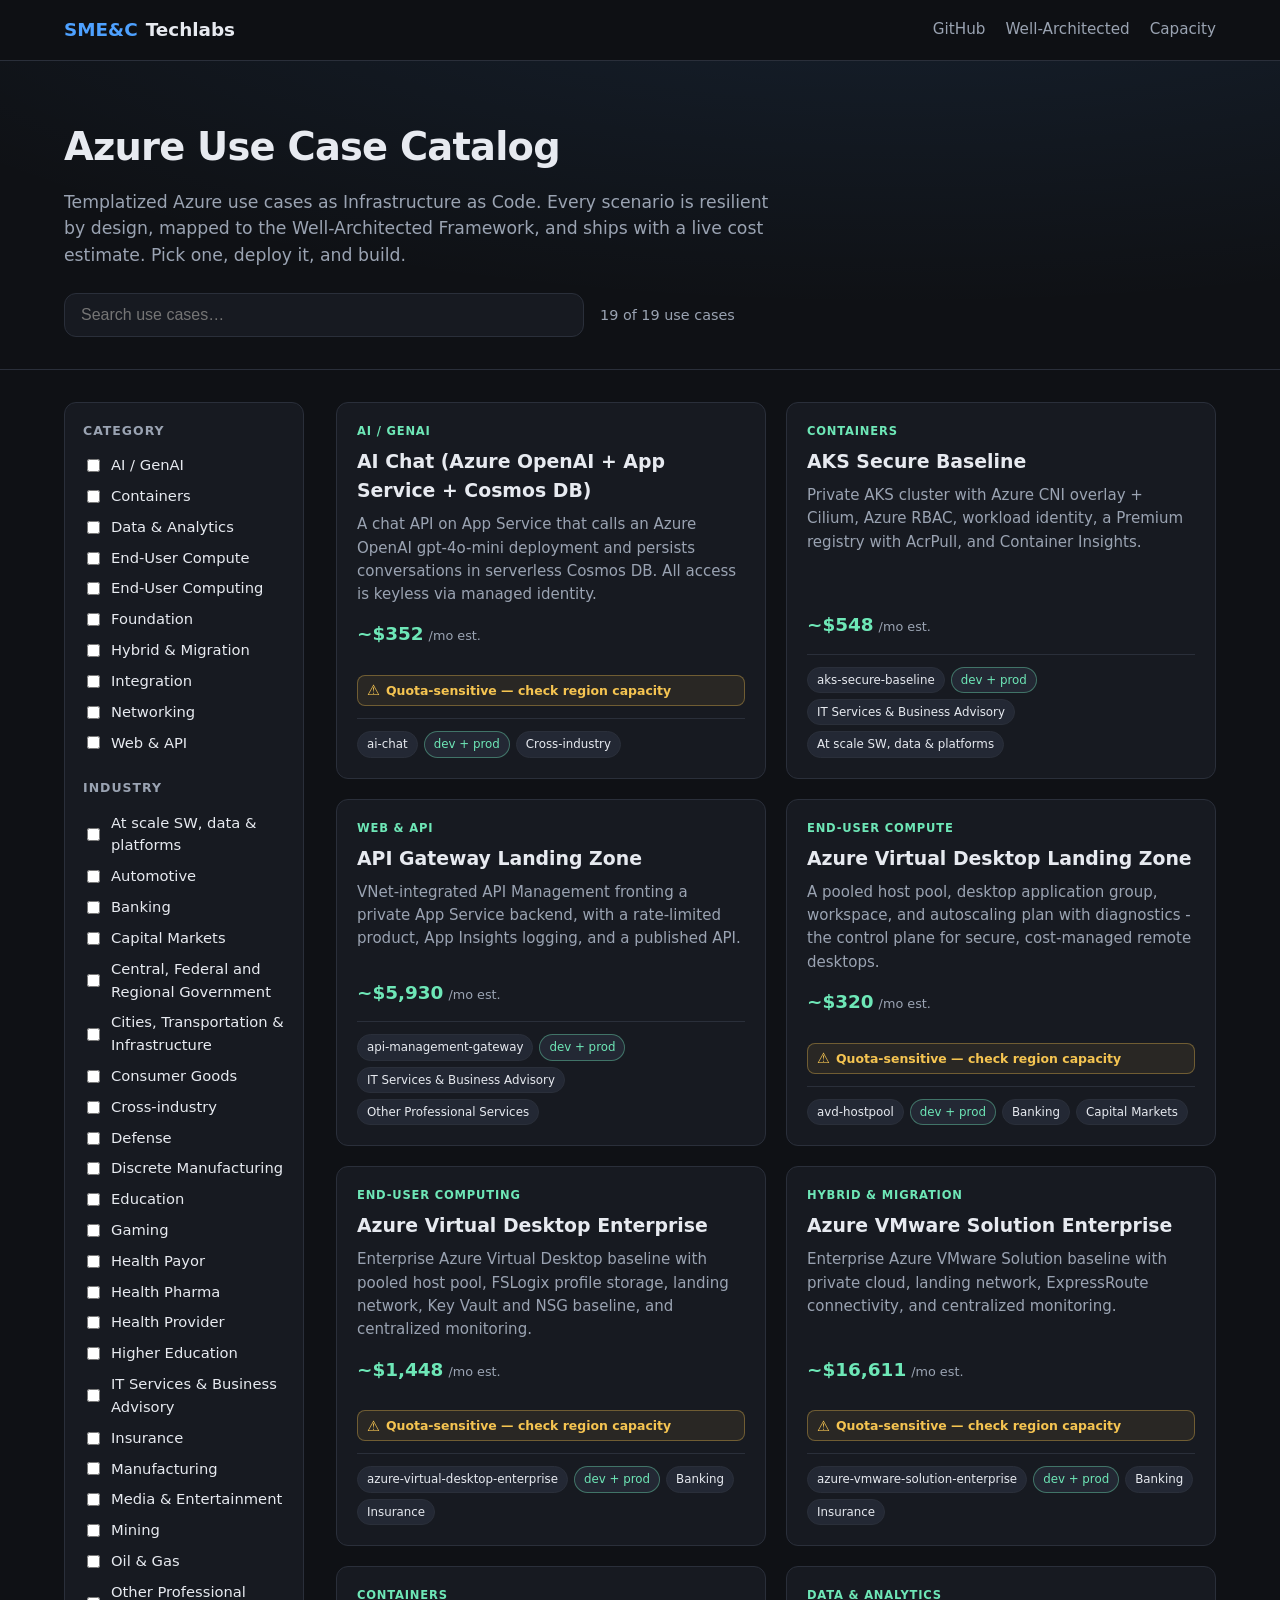
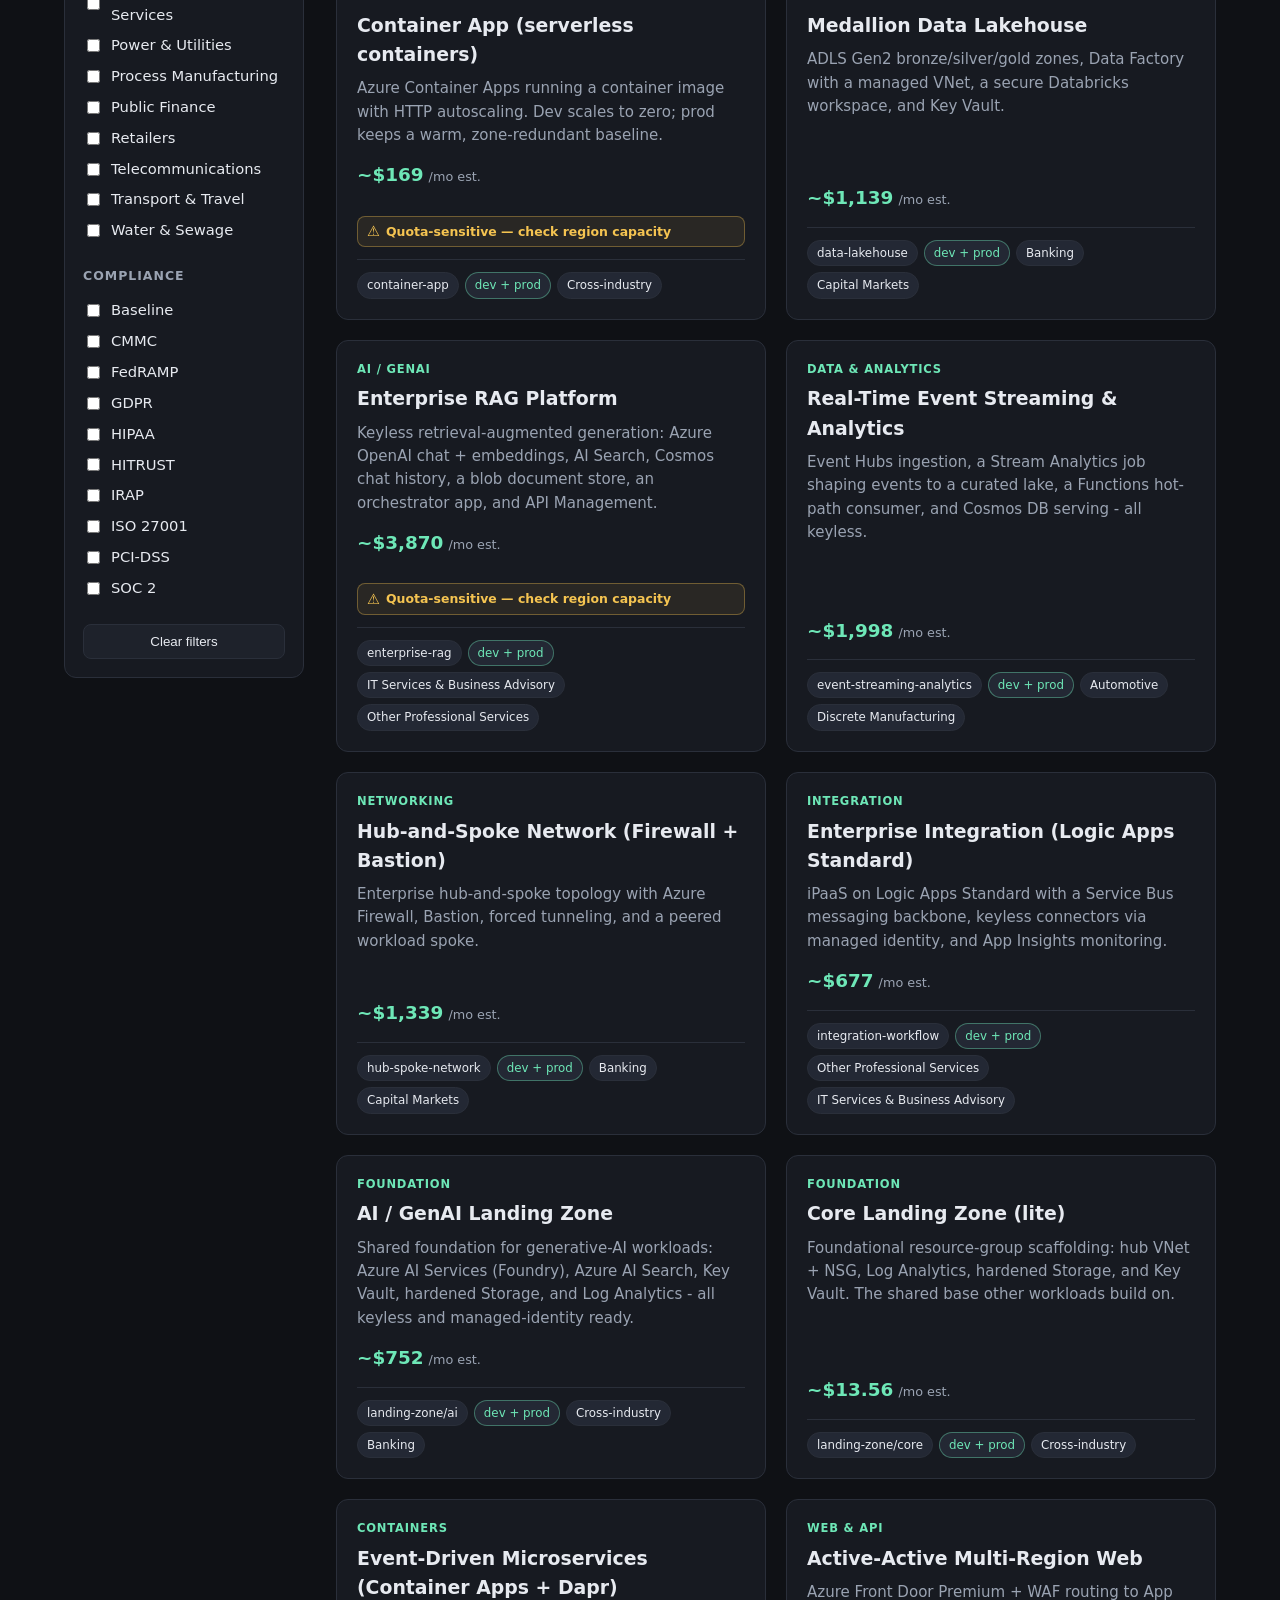
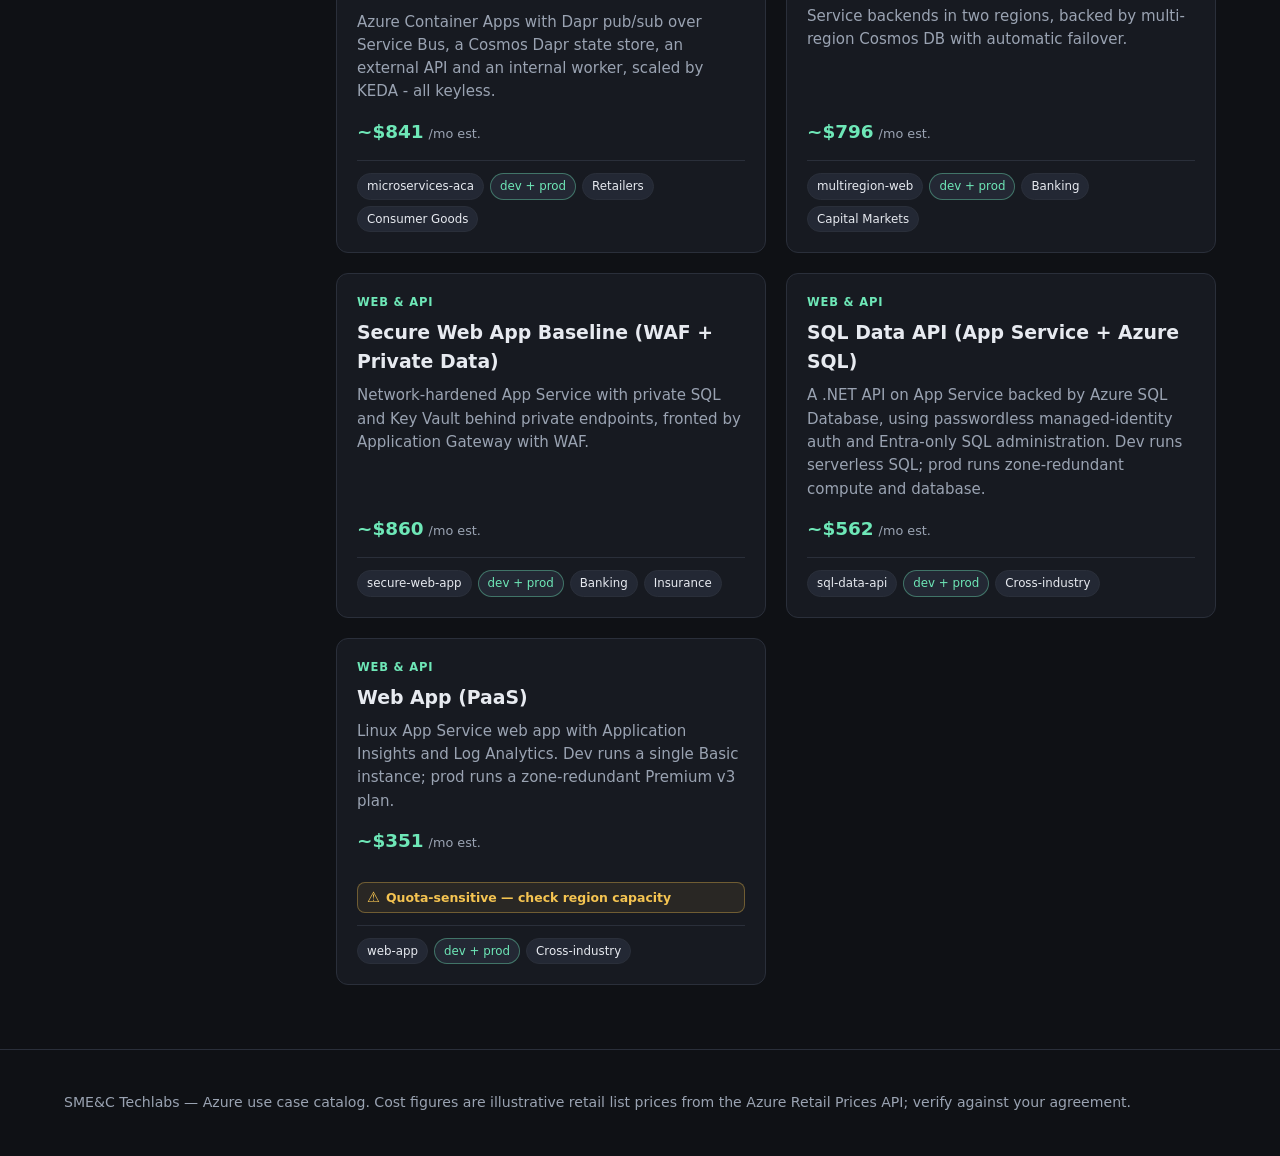
==== site/index.html @ d6ae6ed4 "feat(gallery): full-screen use-case modal with Azure-icon architecture diagram - Use-case detail mod" ====
<!DOCTYPE html>
<html lang="en">

<head>
  <meta charset="UTF-8" />
  <meta name="viewport" content="width=device-width, initial-scale=1.0" />
  <title>SME&amp;C Techlabs — Azure Use Case Catalog</title>
  <meta name="description"
    content="Templatized Azure use cases as Infrastructure as Code — resilient, Well-Architected, with built-in cost estimation." />
  <link rel="stylesheet" href="assets/styles.css" />
</head>

<body>
  <header class="site-header">
    <div class="wrap">
      <div class="brand">
        <span class="brand-mark">SME&amp;C</span>
        <span class="brand-name">Techlabs</span>
      </div>
      <nav class="header-links">
        <a href="https://github.com/mcaps-microsoft/TechLabs" target="_blank" rel="noopener">GitHub</a>
        <a href="https://learn.microsoft.com/azure/well-architected/" target="_blank" rel="noopener">Well-Architected</a>
        <button id="nav-capacity" class="header-link-btn" type="button">Capacity</button>
        <div id="user-menu" class="user-menu" hidden>
          <button id="user-button" class="user-button" type="button" aria-haspopup="true"
            aria-expanded="false" aria-label="Account">
            <span id="user-avatar" class="user-avatar" aria-hidden="true"></span>
            <span id="user-name" class="user-name"></span>
            <svg class="user-caret" width="12" height="12" viewBox="0 0 12 12" aria-hidden="true">
              <path d="M2 4l4 4 4-4" fill="none" stroke="currentColor" stroke-width="1.5"
                stroke-linecap="round" stroke-linejoin="round" />
            </svg>
          </button>
          <div id="user-dropdown" class="user-dropdown" role="menu" hidden>
            <div class="user-card">
              <span id="user-avatar-lg" class="user-avatar user-avatar-lg" aria-hidden="true"></span>
              <div class="user-card-text">
                <div id="user-card-name" class="user-card-name"></div>
                <div id="user-card-upn" class="user-card-upn"></div>
              </div>
            </div>
            <button id="menu-deployments" class="menu-item" type="button" role="menuitem">
              My deployments
            </button>
            <button id="nav-admin" class="menu-item" type="button" role="menuitem" hidden>
              Admin
            </button>
            <button id="signout-button" class="signout-button" type="button" role="menuitem">
              Sign out
            </button>
          </div>
        </div>
      </nav>
    </div>
  </header>

  <section class="hero">
    <div class="wrap">
      <h1>Azure Use Case Catalog</h1>
      <p class="lede">
        Templatized Azure use cases as Infrastructure as Code. Every scenario is
        resilient by design, mapped to the Well-Architected Framework, and ships
        with a live cost estimate. Pick one, deploy it, and build.
      </p>
      <div class="hero-actions">
        <input id="search" type="search" placeholder="Search use cases…" aria-label="Search use cases" />
        <span id="result-count" class="result-count"></span>
      </div>
    </div>
  </section>

  <main class="wrap layout">
    <aside class="filters" aria-label="Filters">
      <div class="filter-group">
        <h3>Category</h3>
        <div id="filter-category" class="filter-options"></div>
      </div>
      <div class="filter-group">
        <h3>Industry</h3>
        <div id="filter-industry" class="filter-options"></div>
      </div>
      <div class="filter-group">
        <h3>Compliance</h3>
        <div id="filter-compliance" class="filter-options"></div>
      </div>
      <button id="clear-filters" class="clear-btn" type="button">Clear filters</button>
    </aside>

    <section class="cards" id="cards" aria-live="polite"></section>
  </main>

  <div id="modal" class="modal" hidden>
    <div class="modal-backdrop" data-close></div>
    <div class="modal-panel modal-panel-full" role="dialog" aria-modal="true" aria-labelledby="modal-title">
      <button class="modal-close" data-close aria-label="Close">&times;</button>
      <div id="modal-body" class="modal-body-full"></div>
    </div>
  </div>

  <div id="panel" class="modal" hidden>
    <div class="modal-backdrop" data-panel-close></div>
    <div class="modal-panel modal-panel-wide" role="dialog" aria-modal="true">
      <button class="modal-close" data-panel-close aria-label="Close">&times;</button>
      <div id="panel-body"></div>
    </div>
  </div>

  <footer class="site-footer">
    <div class="wrap">
      <p>SME&amp;C Techlabs — Azure use case catalog. Cost figures are illustrative retail
        list prices from the Azure Retail Prices API; verify against your agreement.</p>
    </div>
  </footer>

  <script src="assets/api.js"></script>
  <script src="assets/panel.js"></script>
  <script src="assets/azure-icons.js"></script>
  <script src="assets/app.js"></script>
  <script src="assets/user-menu.js"></script>
  <script src="assets/account.js"></script>
  <script src="assets/admin.js"></script>
</body>

</html>
---- site/assets/styles.css ----
:root {
  --bg: #0f1115;
  --surface: #171a21;
  --surface-2: #1e222b;
  --border: #2a2f3a;
  --text: #e7eaf0;
  --muted: #9aa3b2;
  --accent: #4ea1ff;
  --accent-2: #6ee7b7;
  --danger: #ff8a8a;
  --chip: #232834;
  --radius: 12px;
  --shadow: 0 6px 24px rgba(0, 0, 0, 0.35);
}

* {
  box-sizing: border-box;
}

html,
body {
  margin: 0;
  padding: 0;
}

body {
  background: var(--bg);
  color: var(--text);
  font-family: "Segoe UI", system-ui, -apple-system, Roboto, Helvetica, Arial, sans-serif;
  line-height: 1.55;
}

a {
  color: var(--accent);
  text-decoration: none;
}

a:hover {
  text-decoration: underline;
}

.wrap {
  max-width: 1200px;
  margin: 0 auto;
  padding: 0 24px;
}

/* Header */
.site-header {
  border-bottom: 1px solid var(--border);
  background: rgba(15, 17, 21, 0.85);
  backdrop-filter: blur(8px);
  position: sticky;
  top: 0;
  z-index: 5;
}

.site-header .wrap {
  display: flex;
  align-items: center;
  justify-content: space-between;
  height: 60px;
}

.brand {
  display: flex;
  align-items: baseline;
  gap: 8px;
  font-weight: 700;
  font-size: 1.15rem;
}

.brand-mark {
  color: var(--accent);
}

.brand-name {
  color: var(--text);
}

.header-links a {
  margin-left: 20px;
  color: var(--muted);
  font-size: 0.95rem;
}

/* User menu */
.header-links {
  display: flex;
  align-items: center;
}

.user-menu {
  position: relative;
  margin-left: 20px;
}

.user-button {
  display: flex;
  align-items: center;
  gap: 8px;
  padding: 4px 8px 4px 4px;
  border: 1px solid var(--border);
  border-radius: 999px;
  background: var(--surface);
  color: var(--text);
  cursor: pointer;
  font: inherit;
  font-size: 0.9rem;
}

.user-button:hover {
  background: var(--surface-2);
}

.user-caret {
  color: var(--muted);
}

.user-avatar {
  display: inline-flex;
  align-items: center;
  justify-content: center;
  width: 28px;
  height: 28px;
  border-radius: 50%;
  background-size: cover;
  background-position: center;
  background-color: var(--accent);
  color: #0b1020;
  font-size: 0.78rem;
  font-weight: 700;
  flex: 0 0 auto;
  overflow: hidden;
}

.user-avatar.is-initials {
  background-color: var(--accent);
}

.user-name {
  max-width: 160px;
  overflow: hidden;
  text-overflow: ellipsis;
  white-space: nowrap;
}

.user-dropdown {
  position: absolute;
  top: calc(100% + 8px);
  right: 0;
  min-width: 240px;
  background: var(--surface);
  border: 1px solid var(--border);
  border-radius: var(--radius);
  box-shadow: var(--shadow);
  padding: 12px;
  z-index: 20;
}

.user-card {
  display: flex;
  align-items: center;
  gap: 12px;
  padding-bottom: 12px;
  border-bottom: 1px solid var(--border);
}

.user-avatar-lg {
  width: 40px;
  height: 40px;
  font-size: 1rem;
}

.user-card-text {
  overflow: hidden;
}

.user-card-name {
  font-weight: 600;
  overflow: hidden;
  text-overflow: ellipsis;
  white-space: nowrap;
}

.user-card-upn {
  color: var(--muted);
  font-size: 0.82rem;
  overflow: hidden;
  text-overflow: ellipsis;
  white-space: nowrap;
}

.signout-button {
  width: 100%;
  margin-top: 12px;
  padding: 8px 12px;
  border: 1px solid var(--border);
  border-radius: 8px;
  background: var(--surface-2);
  color: var(--text);
  font: inherit;
  font-size: 0.88rem;
  cursor: pointer;
}

.signout-button:hover {
  background: var(--chip);
}

.signout-button:disabled {
  opacity: 0.6;
  cursor: not-allowed;
}

/* Hero */
.hero {
  padding: 56px 0 32px;
  border-bottom: 1px solid var(--border);
  background: radial-gradient(1200px 400px at 70% -50%, rgba(78, 161, 255, 0.12), transparent);
}

.hero h1 {
  margin: 0 0 12px;
  font-size: 2.4rem;
  letter-spacing: -0.02em;
}

.lede {
  max-width: 720px;
  color: var(--muted);
  font-size: 1.08rem;
  margin: 0 0 24px;
}

.hero-actions {
  display: flex;
  align-items: center;
  gap: 16px;
}

#search {
  flex: 1;
  max-width: 520px;
  padding: 12px 16px;
  border-radius: var(--radius);
  border: 1px solid var(--border);
  background: var(--surface);
  color: var(--text);
  font-size: 1rem;
}

#search:focus {
  outline: 2px solid var(--accent);
  outline-offset: 1px;
}

.result-count {
  color: var(--muted);
  font-size: 0.9rem;
}

/* Layout */
.layout {
  display: grid;
  grid-template-columns: 240px 1fr;
  gap: 32px;
  padding-top: 32px;
  padding-bottom: 64px;
  align-items: start;
}

.filters {
  position: sticky;
  top: 76px;
  background: var(--surface);
  border: 1px solid var(--border);
  border-radius: var(--radius);
  padding: 18px;
}

.filter-group {
  margin-bottom: 20px;
}

.filter-group h3 {
  margin: 0 0 10px;
  font-size: 0.78rem;
  text-transform: uppercase;
  letter-spacing: 0.08em;
  color: var(--muted);
}

.filter-options label {
  display: flex;
  align-items: center;
  gap: 8px;
  padding: 4px 0;
  font-size: 0.92rem;
  cursor: pointer;
}

.clear-btn {
  width: 100%;
  padding: 9px;
  border-radius: 8px;
  border: 1px solid var(--border);
  background: var(--surface-2);
  color: var(--text);
  cursor: pointer;
}

.clear-btn:hover {
  border-color: var(--accent);
}

/* Cards */
.cards {
  display: grid;
  grid-template-columns: repeat(auto-fill, minmax(320px, 1fr));
  gap: 20px;
}

.card {
  background: var(--surface);
  border: 1px solid var(--border);
  border-radius: var(--radius);
  padding: 20px;
  display: flex;
  flex-direction: column;
  cursor: pointer;
  transition: transform 0.12s ease, border-color 0.12s ease;
}

.card:hover {
  transform: translateY(-3px);
  border-color: var(--accent);
  box-shadow: var(--shadow);
}

.card-cat {
  font-size: 0.72rem;
  text-transform: uppercase;
  letter-spacing: 0.07em;
  color: var(--accent-2);
  font-weight: 600;
}

.card h2 {
  font-size: 1.18rem;
  margin: 6px 0 8px;
}

.card-desc {
  color: var(--muted);
  font-size: 0.94rem;
  margin: 0 0 14px;
  flex: 1;
}

.chips {
  display: flex;
  flex-wrap: wrap;
  gap: 6px;
  margin-top: auto;
  padding-top: 12px;
  border-top: 1px solid var(--border);
}

.chip {
  background: var(--chip);
  border: 1px solid var(--border);
  color: var(--text);
  font-size: 0.74rem;
  padding: 3px 9px;
  border-radius: 999px;
}

.chip.prod {
  color: var(--accent-2);
  border-color: rgba(110, 231, 183, 0.4);
}

/* Card cost line */
.card-cost {
  display: flex;
  align-items: baseline;
  gap: 5px;
  margin: 0 0 14px;
}

.card-cost-amount {
  font-size: 1.15rem;
  font-weight: 700;
  color: var(--accent-2);
}

.card-cost-unit {
  font-size: 0.8rem;
  color: var(--muted);
}

.card-cost-muted .card-cost-unit {
  font-style: italic;
}

/* Itemized cost table (modal) */
.cost-table {
  display: flex;
  flex-direction: column;
  border: 1px solid var(--border);
  border-radius: 8px;
  overflow: hidden;
  margin-bottom: 10px;
}

.cost-row {
  display: grid;
  grid-template-columns: 1fr auto auto;
  gap: 12px;
  align-items: center;
  padding: 8px 12px;
  border-top: 1px solid var(--border);
  font-size: 0.9rem;
}

.cost-row:first-child {
  border-top: none;
}

.cost-head {
  background: var(--surface-2);
  font-size: 0.72rem;
  text-transform: uppercase;
  letter-spacing: 0.06em;
  color: var(--muted);
}

.cost-name {
  display: flex;
  align-items: center;
  gap: 8px;
  flex-wrap: wrap;
}

.cost-tag {
  font-size: 0.66rem;
  text-transform: uppercase;
  letter-spacing: 0.05em;
  color: var(--muted);
  border: 1px solid var(--border);
  border-radius: 999px;
  padding: 1px 7px;
}

.cost-qty {
  color: var(--muted);
  font-size: 0.84rem;
  text-align: right;
  white-space: nowrap;
}

.cost-amt {
  text-align: right;
  white-space: nowrap;
  font-variant-numeric: tabular-nums;
}

.cost-total {
  background: var(--surface-2);
  font-weight: 600;
}

.cost-total .cost-name {
  color: var(--text);
}

.cost-grand .cost-amt {
  color: var(--accent-2);
  font-size: 1.05rem;
}

.cost-note {
  font-size: 0.78rem;
  color: var(--muted);
  margin: 0 0 10px;
}

/* Modal */
.modal {
  position: fixed;
  inset: 0;
  z-index: 20;
  display: flex;
  align-items: center;
  justify-content: center;
}

.modal[hidden] {
  display: none;
}

.modal-backdrop {
  position: absolute;
  inset: 0;
  background: rgba(0, 0, 0, 0.6);
}

.modal-panel {
  position: relative;
  background: var(--surface);
  border: 1px solid var(--border);
  border-radius: var(--radius);
  max-width: 760px;
  width: calc(100% - 48px);
  max-height: 86vh;
  overflow-y: auto;
  padding: 32px;
  box-shadow: var(--shadow);
}

.modal-close {
  position: absolute;
  top: 14px;
  right: 16px;
  background: none;
  border: none;
  color: var(--muted);
  font-size: 1.8rem;
  line-height: 1;
  cursor: pointer;
}

.modal-panel h2 {
  margin-top: 0;
}

.modal-section {
  margin: 18px 0;
}

.modal-section h3 {
  font-size: 0.8rem;
  text-transform: uppercase;
  letter-spacing: 0.07em;
  color: var(--muted);
  margin: 0 0 8px;
}

.modal-section ul {
  margin: 0;
  padding-left: 20px;
  color: var(--text);
}

.pillars {
  display: grid;
  gap: 10px;
}

.pillar h4 {
  margin: 0 0 4px;
  font-size: 0.92rem;
  color: var(--accent);
}

.pillar ul {
  margin: 0;
  padding-left: 20px;
  color: var(--muted);
  font-size: 0.9rem;
}

.code {
  background: var(--surface-2);
  border: 1px solid var(--border);
  border-radius: 8px;
  padding: 12px 14px;
  font-family: "Cascadia Code", Consolas, monospace;
  font-size: 0.86rem;
  overflow-x: auto;
  white-space: pre;
}

/* Footer */
.site-footer {
  border-top: 1px solid var(--border);
  padding: 28px 0;
  color: var(--muted);
  font-size: 0.88rem;
}

@media (max-width: 820px) {
  .layout {
    grid-template-columns: 1fr;
  }

  .filters {
    position: static;
  }
}

/* User-menu items (My deployments / Admin) */
.menu-item {
  width: 100%;
  margin-top: 8px;
  padding: 8px 12px;
  border: 1px solid var(--border);
  border-radius: 8px;
  background: var(--surface-2);
  color: var(--text);
  font: inherit;
  font-size: 0.88rem;
  text-align: left;
  cursor: pointer;
}

.menu-item:hover {
  background: var(--chip);
}

/* Wide panel for account/admin views */
.modal-panel-wide {
  max-width: 980px;
}

/* Full-screen panel for the use-case detail view */
.modal-panel-full {
  max-width: 1280px;
  width: calc(100vw - 40px);
  height: calc(100vh - 40px);
  max-height: calc(100vh - 40px);
  padding: 40px 48px;
}

/* Keep the detail content readable at full width by capping the column. */
.modal-body-full {
  max-width: 920px;
  margin: 0 auto;
}

/* Deploy form inside the use-case modal */
.deploy-form {
  display: grid;
  gap: 8px;
  margin-bottom: 12px;
}

.deploy-label {
  font-size: 0.82rem;
  color: var(--muted);
  font-weight: 600;
}

.deploy-input {
  padding: 8px 10px;
  border: 1px solid var(--border);
  border-radius: 8px;
  background: var(--surface-2);
  color: var(--text);
  font: inherit;
  font-size: 0.9rem;
}

.deploy-note {
  margin: 2px 0 0;
  color: var(--muted);
  font-size: 0.8rem;
}

.deploy-btn {
  justify-self: start;
  margin-top: 4px;
  padding: 9px 16px;
  border: 1px solid var(--accent);
  border-radius: 8px;
  background: var(--accent);
  color: #06121f;
  font: inherit;
  font-weight: 600;
  cursor: pointer;
}

.deploy-btn:hover {
  filter: brightness(1.08);
}

.deploy-btn:disabled {
  opacity: 0.55;
  cursor: not-allowed;
}

.deploy-status {
  font-size: 0.86rem;
  color: var(--muted);
  min-height: 1.1em;
}

.deploy-status.ok {
  color: var(--accent-2);
}

.deploy-status.err {
  color: var(--danger);
}

.deploy-status a {
  color: var(--accent);
}

.deploy-log-head {
  margin-bottom: 6px;
}

.deploy-log {
  max-height: 180px;
  overflow-y: auto;
  padding: 8px 10px;
  border: 1px solid var(--border);
  border-radius: 6px;
  background: rgba(0, 0, 0, 0.25);
  font-family: ui-monospace, SFMono-Regular, Menlo, Consolas, monospace;
  font-size: 0.78rem;
  line-height: 1.5;
  color: var(--text);
}

.deploy-log-line {
  white-space: pre-wrap;
  word-break: break-word;
}

.deploy-log-ts {
  color: var(--muted);
}

/* Colour-coded provisioning states in the live deploy log (theme colours). */
.deploy-log .s-ok,
.deploy-log-head .s-ok {
  color: var(--accent-2);
  font-weight: 600;
}

.deploy-log .s-err,
.deploy-log-head .s-err {
  color: var(--danger);
  font-weight: 600;
}

.deploy-log .s-run,
.deploy-log-head .s-run {
  color: var(--accent);
  font-weight: 600;
}

.deploy-manual {
  margin-top: 8px;
}

.deploy-manual summary {
  cursor: pointer;
  color: var(--muted);
  font-size: 0.86rem;
  margin-bottom: 8px;
}

/* Deployment + user tables */
.deploy-table-wrap {
  overflow-x: auto;
}

.deploy-table {
  width: 100%;
  border-collapse: collapse;
  font-size: 0.88rem;
}

.deploy-table th,
.deploy-table td {
  text-align: left;
  padding: 9px 10px;
  border-bottom: 1px solid var(--border);
  vertical-align: middle;
}

.deploy-table th {
  color: var(--muted);
  font-weight: 600;
  font-size: 0.8rem;
  text-transform: uppercase;
  letter-spacing: 0.04em;
}

.deploy-table code {
  font-family: "Cascadia Code", Consolas, monospace;
  font-size: 0.82rem;
  color: var(--text);
}

.row-actions {
  display: flex;
  gap: 8px;
  align-items: center;
}

.link-btn {
  color: var(--accent);
  font-size: 0.84rem;
}

.danger-btn {
  padding: 6px 12px;
  border: 1px solid #5a2530;
  border-radius: 8px;
  background: #2a1419;
  color: #ff9aa6;
  font: inherit;
  font-size: 0.82rem;
  cursor: pointer;
}

.danger-btn:hover {
  background: #3a1a22;
}

.danger-btn:disabled {
  opacity: 0.6;
  cursor: not-allowed;
}

/* Status badges */
.badge {
  display: inline-block;
  padding: 2px 9px;
  border-radius: 999px;
  font-size: 0.76rem;
  font-weight: 600;
  border: 1px solid var(--border);
  background: var(--chip);
  color: var(--muted);
  text-transform: capitalize;
}

.badge-active {
  color: #06121f;
  background: var(--accent-2);
  border-color: var(--accent-2);
}

.badge-deploying,
.badge-requested {
  color: #06121f;
  background: var(--accent);
  border-color: var(--accent);
}

.badge-expiring,
.badge-destroying {
  color: #1f1405;
  background: #f0b765;
  border-color: #f0b765;
}

.badge-failed {
  color: #fff;
  background: #8a2230;
  border-color: #8a2230;
}

.badge-destroyed {
  color: var(--muted);
}

/* Admin dashboard */
.tabs {
  display: flex;
  gap: 8px;
  margin: 4px 0 18px;
  border-bottom: 1px solid var(--border);
}

.tab {
  padding: 8px 14px;
  border: none;
  border-bottom: 2px solid transparent;
  background: none;
  color: var(--muted);
  font: inherit;
  font-weight: 600;
  cursor: pointer;
}

.tab.is-active {
  color: var(--text);
  border-bottom-color: var(--accent);
}

.stat-grid {
  display: grid;
  grid-template-columns: repeat(auto-fit, minmax(150px, 1fr));
  gap: 12px;
  margin-bottom: 22px;
}

.stat-card {
  background: var(--surface-2);
  border: 1px solid var(--border);
  border-radius: var(--radius);
  padding: 16px;
}

.stat-value {
  font-size: 1.8rem;
  font-weight: 700;
  letter-spacing: -0.02em;
}

.stat-label {
  color: var(--muted);
  font-size: 0.82rem;
  margin-top: 4px;
}

.chart-grid {
  display: grid;
  grid-template-columns: repeat(auto-fit, minmax(320px, 1fr));
  gap: 18px;
}

.chart {
  background: var(--surface-2);
  border: 1px solid var(--border);
  border-radius: var(--radius);
  padding: 16px;
}

.chart h3 {
  margin: 0 0 12px;
  font-size: 0.95rem;
}

.bars {
  display: grid;
  gap: 8px;
}

.bar-row {
  display: grid;
  grid-template-columns: 40% 1fr auto;
  align-items: center;
  gap: 10px;
}

.bar-label {
  font-size: 0.82rem;
  overflow: hidden;
  text-overflow: ellipsis;
  white-space: nowrap;
}

.bar-track {
  background: var(--chip);
  border-radius: 999px;
  height: 10px;
  overflow: hidden;
}

.bar-fill {
  display: block;
  height: 100%;
  background: linear-gradient(90deg, var(--accent), var(--accent-2));
  border-radius: 999px;
}

.bar-value {
  font-size: 0.82rem;
  color: var(--muted);
  min-width: 24px;
  text-align: right;
}

/* Add-user form */
.add-user {
  margin-bottom: 20px;
}

.add-user-row {
  display: flex;
  flex-wrap: wrap;
  gap: 8px;
  align-items: center;
}

.add-user-row .deploy-input {
  flex: 1 1 200px;
}

.role-select {
  padding: 5px 8px;
  font-size: 0.84rem;
}

.form-msg {
  font-size: 0.82rem;
  color: var(--muted);
  margin-left: 8px;
}

.form-msg.err {
  color: #ff8a8a;
}

.muted {
  color: var(--muted);
}

.small {
  font-size: 0.8rem;
}

.error-text {
  color: #ff8a8a;
}

/* ------------------------------------------------------------------ */
/* Capacity: nav button, card badge, region picker, capacity grid     */
/* ------------------------------------------------------------------ */

/* "Capacity" nav button styled to match the header links. */
.header-link-btn {
  margin-left: 20px;
  padding: 0;
  border: 0;
  background: none;
  color: var(--muted);
  font: inherit;
  font-size: 0.95rem;
  cursor: pointer;
}

.header-link-btn:hover {
  color: var(--text);
}

/* Status dot shared by the picker, breakdown lists and capacity grid. */
.cap-dot {
  display: inline-block;
  width: 9px;
  height: 9px;
  border-radius: 50%;
  vertical-align: middle;
  background: var(--muted);
}

.cap-green {
  background: var(--accent-2);
}

.cap-yellow {
  background: #f5c451;
}

.cap-red {
  background: var(--danger);
}

.cap-unknown {
  background: var(--muted);
}

/* Card badge for quota-sensitive use cases. */
.card-attention {
  display: flex;
  align-items: center;
  gap: 6px;
  margin: 12px 0;
  padding: 5px 9px;
  border: 1px solid rgba(245, 196, 81, 0.35);
  border-radius: 8px;
  background: rgba(245, 196, 81, 0.08);
  color: #f5c451;
  font-size: 0.78rem;
  font-weight: 600;
}

.card-attention-icon {
  font-size: 0.9rem;
  line-height: 1;
}

/* Region picker border reflects the selected region's rolled-up status. */
.deploy-region[data-status="green"] {
  border-color: var(--accent-2);
}

.deploy-region[data-status="yellow"] {
  border-color: #f5c451;
}

.deploy-region[data-status="red"] {
  border-color: var(--danger);
}

.deploy-region-note {
  margin: 2px 0 4px;
  font-size: 0.82rem;
  color: var(--muted);
}

.deploy-region-note .cap-summary {
  font-weight: 600;
  color: var(--text);
}

.cap-svc-list {
  list-style: none;
  margin: 6px 0 0;
  padding: 0;
  display: grid;
  gap: 3px;
}

.cap-svc-list li {
  display: flex;
  align-items: baseline;
  gap: 7px;
  font-size: 0.8rem;
  color: var(--muted);
}

.deploy-region-hint {
  margin-top: 6px;
  padding: 6px 9px;
  border-left: 3px solid var(--danger);
  background: rgba(255, 138, 138, 0.08);
  color: var(--text);
  font-size: 0.8rem;
}

/* Capacity & quota section in the use-case modal. */
.quota-list {
  display: grid;
  gap: 10px;
  margin-top: 8px;
}

.quota-item {
  padding: 10px 12px;
  border: 1px solid var(--border);
  border-radius: 8px;
  background: var(--surface-2);
}

.quota-item-head {
  display: flex;
  align-items: center;
  gap: 8px;
  margin-bottom: 4px;
}

.quota-item-name {
  font-weight: 600;
  color: var(--text);
}

.quota-tag {
  padding: 1px 7px;
  border-radius: 999px;
  background: var(--chip);
  color: var(--muted);
  font-size: 0.72rem;
}

.quota-item-detail {
  margin: 0 0 6px;
  font-size: 0.84rem;
  color: var(--muted);
}

.quota-item a {
  color: var(--accent);
  font-size: 0.84rem;
}

.link-btn {
  margin-top: 10px;
  padding: 0;
  border: 0;
  background: none;
  color: var(--accent);
  font: inherit;
  font-size: 0.9rem;
  cursor: pointer;
}

.link-btn:hover {
  text-decoration: underline;
}

/* Region capacity grid (panel overlay). */
.cap-generated {
  color: var(--muted);
  font-size: 0.85rem;
}

.cap-legend {
  display: flex;
  flex-wrap: wrap;
  gap: 16px;
  margin: 12px 0 16px;
}

.cap-legend-item {
  display: flex;
  align-items: center;
  gap: 7px;
  font-size: 0.84rem;
  color: var(--muted);
}

.cap-table-wrap {
  overflow-x: auto;
}

.cap-table {
  width: 100%;
  border-collapse: collapse;
  font-size: 0.88rem;
}

.cap-table th,
.cap-table td {
  padding: 8px 12px;
  border-bottom: 1px solid var(--border);
  text-align: center;
}

.cap-table th:first-child,
.cap-table td.cap-svc-name {
  text-align: left;
}

.cap-table thead th {
  color: var(--muted);
  font-weight: 600;
  text-transform: capitalize;
}

.cap-svc-name {
  color: var(--text);
  font-weight: 500;
}

.cap-cell {
  cursor: default;
}

/* ------------------------------------------------------------------ */
/* Architecture diagram (use-case modal) with Azure service icons      */
/* ------------------------------------------------------------------ */
.arch-summary {
  color: var(--muted);
  font-size: 0.9rem;
  margin: 0 0 14px;
}

.arch-scroll {
  overflow-x: auto;
  padding-bottom: 6px;
}

.arch-flow {
  display: flex;
  align-items: center;
  gap: 10px;
  min-width: min-content;
}

.arch-col {
  display: flex;
  flex-direction: column;
  gap: 12px;
  justify-content: center;
}

.arch-node {
  display: flex;
  align-items: center;
  gap: 10px;
  padding: 10px 12px;
  min-width: 170px;
  border: 1px solid var(--border);
  border-radius: 10px;
  background: var(--surface-2);
}

.arch-icon {
  display: inline-flex;
  flex: none;
  width: 38px;
  height: 38px;
}

.arch-icon svg {
  width: 38px;
  height: 38px;
}

.arch-node-text {
  display: flex;
  flex-direction: column;
  line-height: 1.25;
}

.arch-node-label {
  font-size: 0.88rem;
  font-weight: 600;
  color: var(--text);
}

.arch-node-sub {
  font-size: 0.74rem;
  color: var(--muted);
}

.arch-conn {
  flex: none;
  display: inline-flex;
  align-items: center;
  color: var(--accent);
}

.arch-conn svg {
  width: 30px;
  height: 16px;
}

.arch-grid {
  display: flex;
  flex-wrap: wrap;
  gap: 10px;
}

.arch-grid .arch-node {
  min-width: 150px;
}

.arch-edges {
  list-style: none;
  margin: 14px 0 0;
  padding: 0;
  display: grid;
  gap: 4px;
}

.arch-edges li {
  font-size: 0.82rem;
  color: var(--muted);
}

.arch-edge-arrow {
  color: var(--accent);
  font-weight: 700;
}

.arch-edge-label {
  color: var(--text);
}
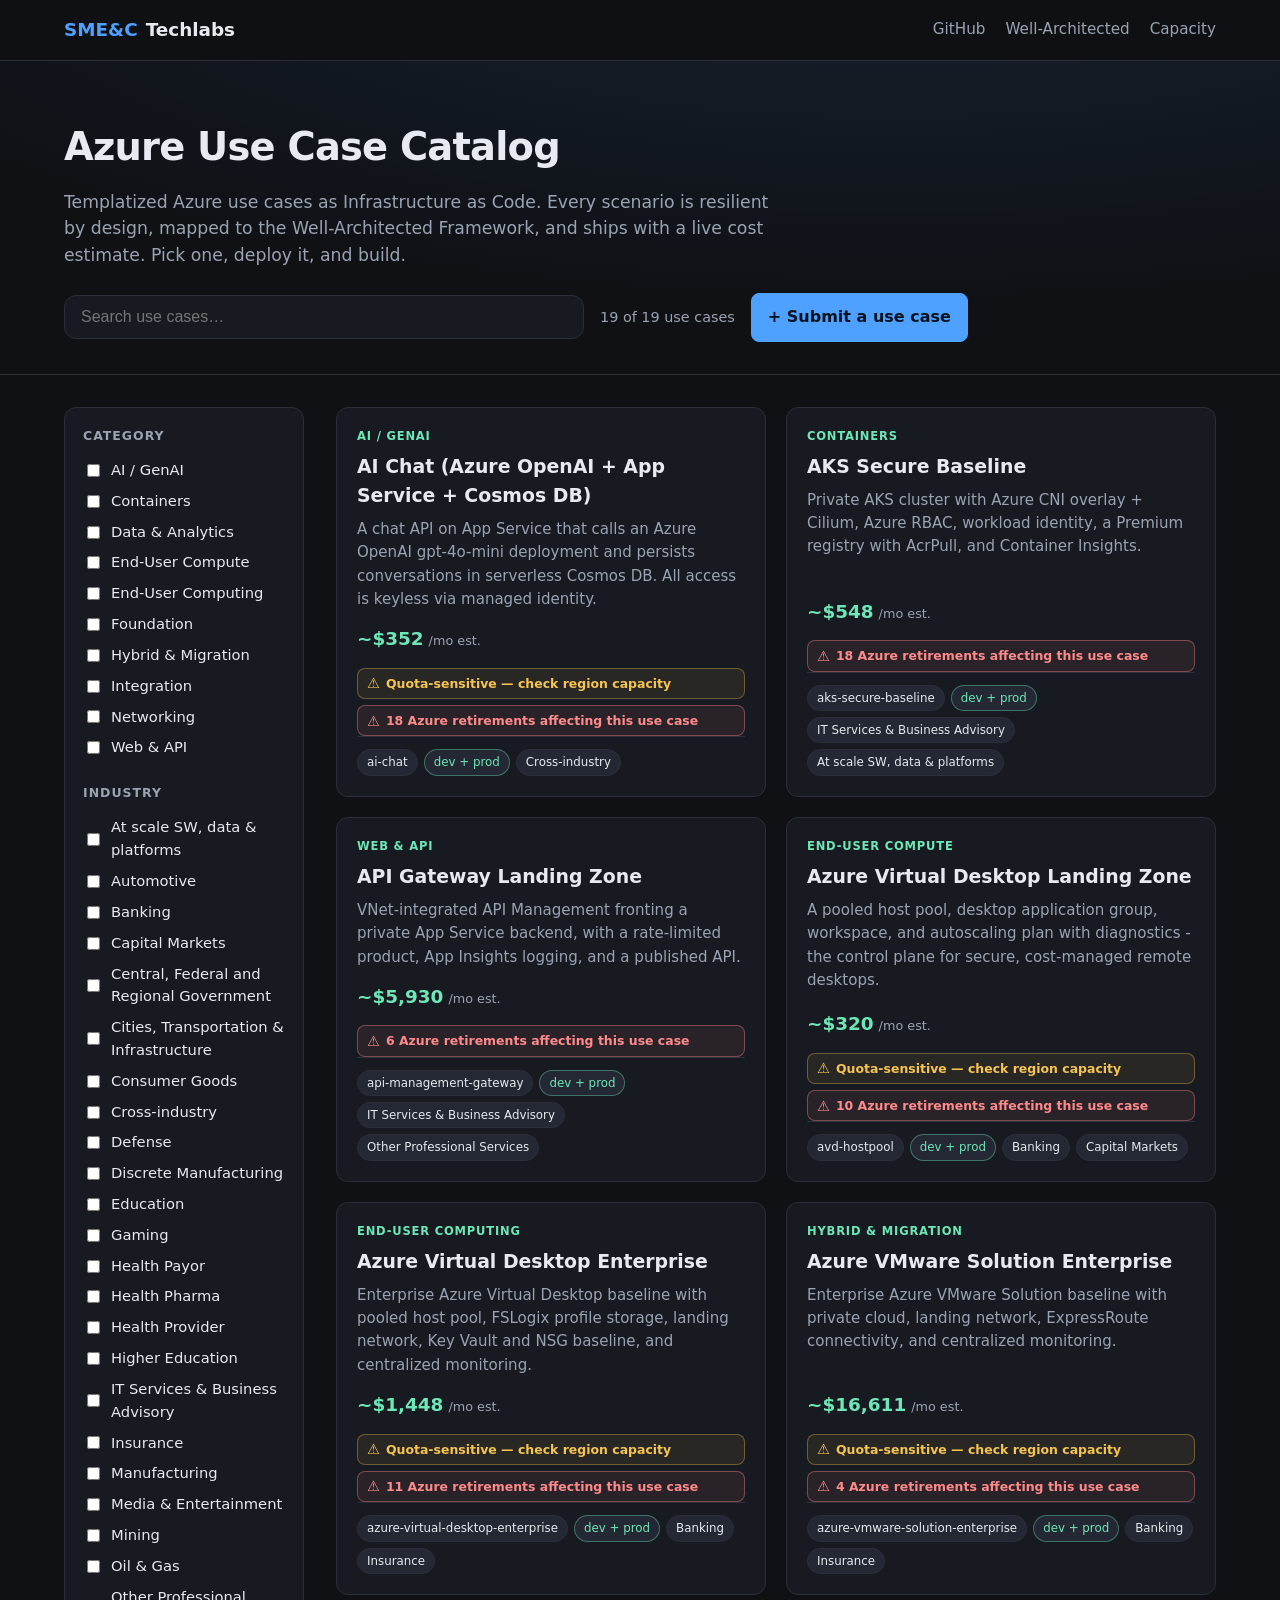
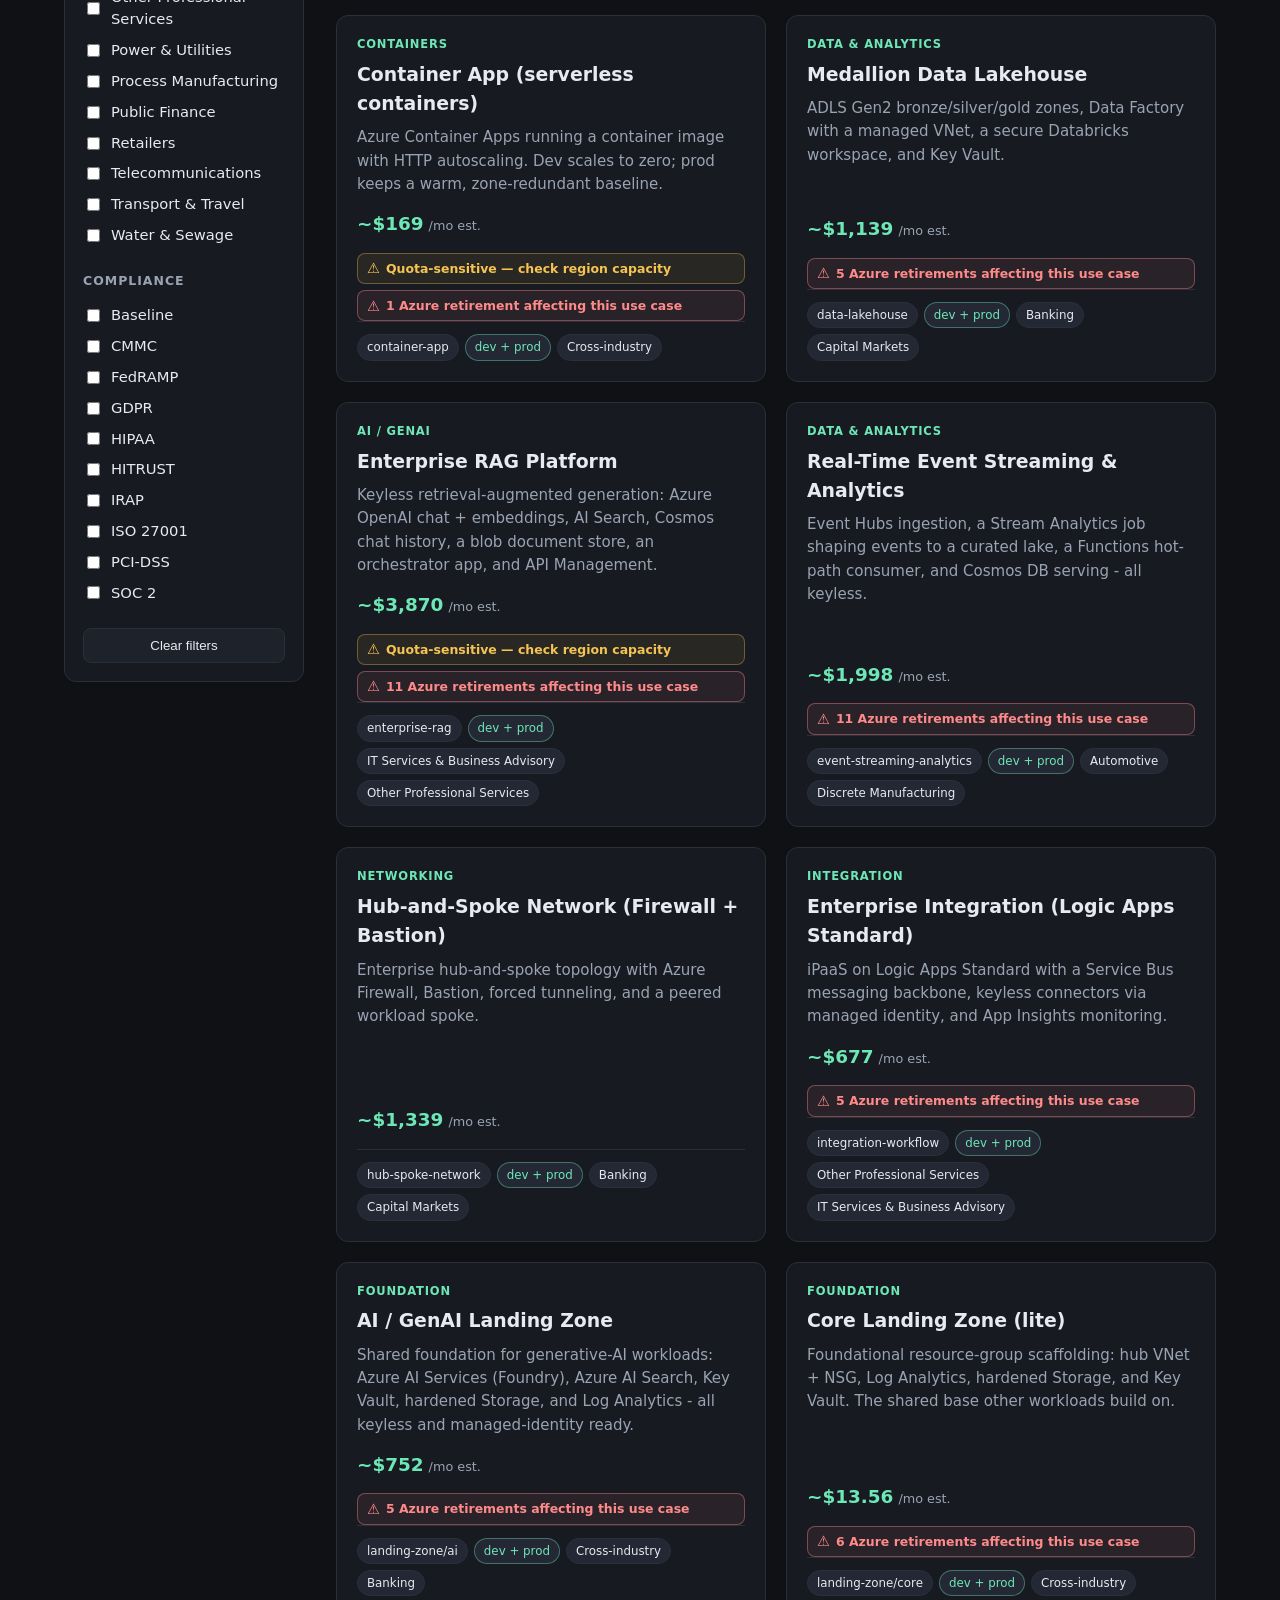
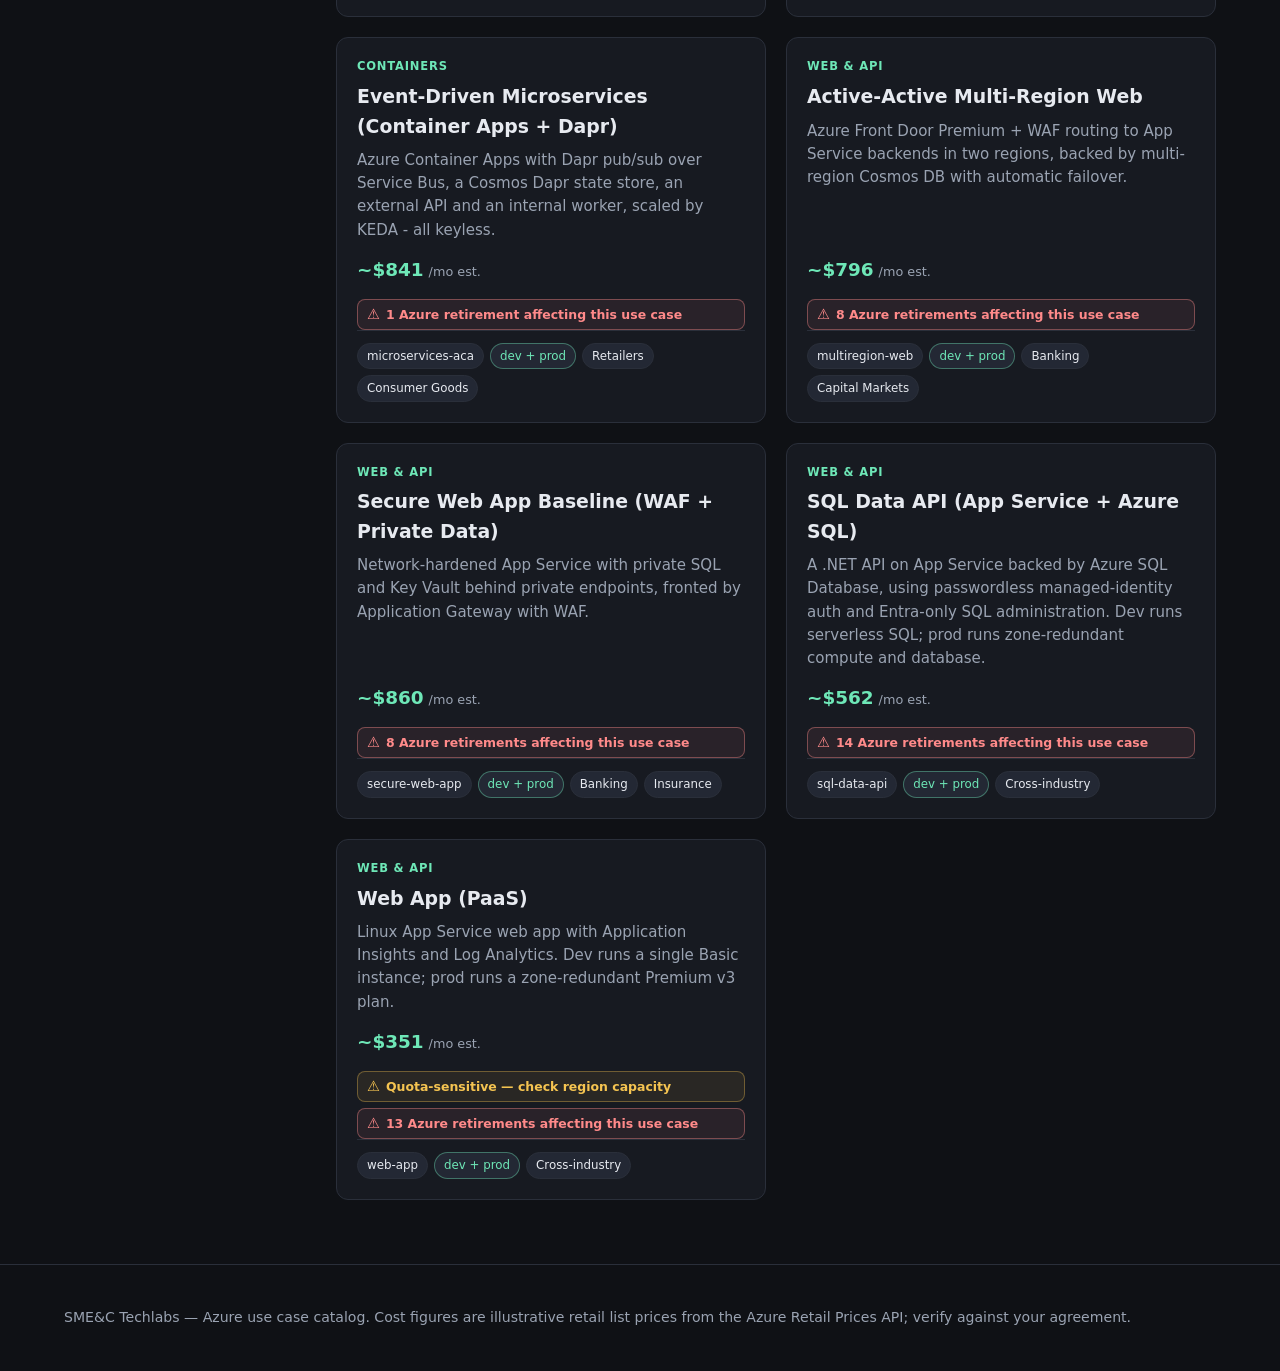
==== commit f2b02ed1: "feat(gallery): submit a use case from the website via GitHub issue intake Adds a 'Submit a use case'" ====
--- a/site/index.html
+++ b/site/index.html
@@ -65,6 +65,7 @@
       <div class="hero-actions">
         <input id="search" type="search" placeholder="Search use cases…" aria-label="Search use cases" />
         <span id="result-count" class="result-count"></span>
+        <button id="submit-usecase" class="submit-cta" type="button">+ Submit a use case</button>
       </div>
     </div>
   </section>
--- a/site/assets/styles.css
+++ b/site/assets/styles.css
@@ -631,12 +631,69 @@
   height: calc(100vh - 40px);
   max-height: calc(100vh - 40px);
   padding: 40px 48px;
+  border-radius: 24px;
 }
 
 /* Keep the detail content readable at full width by capping the column. */
 .modal-body-full {
-  max-width: 920px;
+  max-width: 1160px;
   margin: 0 auto;
+}
+
+/* Two-column detail rows: narrative/architecture, well-architected/quota. */
+.modal-grid {
+  display: grid;
+  grid-template-columns: minmax(0, 1.05fr) minmax(0, 0.95fr);
+  gap: 24px;
+  align-items: stretch;
+  margin: 22px 0;
+}
+
+.modal-grid-even {
+  grid-template-columns: 1fr 1fr;
+}
+
+.modal-grid-single {
+  grid-template-columns: 1fr;
+}
+
+.modal-col-main {
+  min-width: 0;
+}
+
+.modal-col-side {
+  min-width: 0;
+  display: flex;
+}
+
+.modal-col-side > .arch-block {
+  flex: 1;
+}
+
+/* Reusable rounded "card" panel used to separate detail sections. */
+.modal-card.modal-section,
+.arch-block.modal-section {
+  margin: 22px 0;
+  background: var(--surface-2);
+  border: 1px solid var(--border);
+  border-radius: 18px;
+  padding: 22px 24px;
+}
+
+/* Cards sitting inside a grid row should not add their own outer margin. */
+.modal-grid > .modal-card.modal-section,
+.modal-grid > .modal-col-side > .arch-block.modal-section {
+  margin: 0;
+}
+
+.modal-foot {
+  margin-top: 20px;
+}
+
+@media (max-width: 900px) {
+  .modal-grid {
+    grid-template-columns: 1fr;
+  }
 }
 
 /* Deploy form inside the use-case modal */
@@ -1088,6 +1145,98 @@
   line-height: 1;
 }
 
+/* Stack multiple card notices (quota + retirement) without extra gaps. */
+.card-attention-group {
+  display: flex;
+  flex-direction: column;
+  gap: 6px;
+}
+.card-attention-group .card-attention {
+  margin: 0;
+}
+
+/* Retirement notice on a card uses the danger palette. */
+.card-attention-retire {
+  border-color: rgba(255, 138, 138, 0.4);
+  background: rgba(255, 138, 138, 0.08);
+  color: var(--danger);
+}
+
+/* Roadmap & retirements section inside the use-case modal. */
+.lifecycle-sub {
+  margin: 0 0 12px;
+  color: var(--muted);
+  font-size: 0.86rem;
+}
+.lifecycle-list {
+  list-style: none;
+  margin: 0 0 6px;
+  padding: 0;
+  display: flex;
+  flex-direction: column;
+  gap: 8px;
+}
+.lifecycle-item {
+  display: grid;
+  grid-template-columns: auto 1fr auto;
+  align-items: center;
+  gap: 10px;
+  padding: 9px 12px;
+  border: 1px solid var(--border);
+  border-radius: 10px;
+  background: var(--surface);
+}
+.lifecycle-badge {
+  display: inline-flex;
+  align-items: center;
+  gap: 5px;
+  padding: 2px 8px;
+  border-radius: 999px;
+  font-size: 0.72rem;
+  font-weight: 700;
+  white-space: nowrap;
+}
+.lifecycle-badge-icon {
+  font-size: 0.82rem;
+  line-height: 1;
+}
+.lifecycle-badge.lc-retire {
+  color: var(--danger);
+  background: rgba(255, 138, 138, 0.12);
+}
+.lifecycle-badge.lc-preview {
+  color: var(--accent);
+  background: rgba(78, 161, 255, 0.12);
+}
+.lifecycle-badge.lc-ga {
+  color: var(--accent-2);
+  background: rgba(110, 231, 183, 0.12);
+}
+.lifecycle-item.lc-retire {
+  border-color: rgba(255, 138, 138, 0.3);
+}
+.lifecycle-title {
+  color: var(--text);
+  text-decoration: none;
+  font-size: 0.88rem;
+  line-height: 1.35;
+}
+.lifecycle-title:hover {
+  text-decoration: underline;
+  color: var(--accent);
+}
+.lifecycle-date {
+  color: var(--muted);
+  font-size: 0.78rem;
+  white-space: nowrap;
+}
+@media (max-width: 560px) {
+  .lifecycle-item {
+    grid-template-columns: 1fr;
+    gap: 4px;
+  }
+}
+
 /* Region picker border reflects the selected region's rolled-up status. */
 .deploy-region[data-status="green"] {
   border-color: var(--accent-2);
@@ -1264,6 +1413,10 @@
   margin: 0 0 14px;
 }
 
+.arch-block.modal-section h3 {
+  margin-bottom: 12px;
+}
+
 .arch-scroll {
   overflow-x: auto;
   padding-bottom: 6px;
@@ -1333,6 +1486,32 @@
 .arch-conn svg {
   width: 30px;
   height: 16px;
+}
+
+/* Vertical orientation: tiers stack top-to-bottom in the side column. */
+.arch-flow-vertical {
+  flex-direction: column;
+  align-items: stretch;
+  gap: 8px;
+  min-width: 0;
+}
+
+.arch-flow-vertical .arch-col {
+  flex-direction: column;
+  gap: 10px;
+}
+
+.arch-flow-vertical .arch-node {
+  width: 100%;
+  min-width: 0;
+}
+
+.arch-flow-vertical .arch-conn {
+  align-self: center;
+}
+
+.arch-flow-vertical .arch-conn svg {
+  transform: rotate(90deg);
 }
 
 .arch-grid {
@@ -1366,3 +1545,125 @@
 .arch-edge-label {
   color: var(--text);
 }
+
+/* Submit-a-use-case CTA + form (panel overlay). */
+.submit-cta {
+  flex: none;
+  padding: 11px 16px;
+  border: 1px solid var(--accent);
+  border-radius: 8px;
+  background: var(--accent);
+  color: #06121f;
+  font: inherit;
+  font-weight: 600;
+  cursor: pointer;
+}
+
+.submit-cta:hover {
+  filter: brightness(1.08);
+}
+
+.submit-intro {
+  color: var(--muted);
+  font-size: 0.92rem;
+  max-width: 70ch;
+}
+
+.submit-form {
+  display: grid;
+  grid-template-columns: 1fr 1fr;
+  gap: 16px 20px;
+  margin: 18px 0 8px;
+}
+
+.submit-field {
+  display: flex;
+  flex-direction: column;
+  gap: 4px;
+}
+
+/* Multi-line and full-width fields span both columns. */
+.submit-field:nth-child(1),
+.submit-field:nth-child(3),
+.submit-field:nth-child(4),
+.submit-field:nth-child(6) {
+  grid-column: 1 / -1;
+}
+
+.submit-label {
+  font-size: 0.86rem;
+  font-weight: 600;
+  color: var(--text);
+}
+
+.submit-hint {
+  font-size: 0.76rem;
+  color: var(--muted);
+}
+
+.submit-input {
+  padding: 9px 12px;
+  border: 1px solid var(--border);
+  border-radius: 8px;
+  background: var(--surface);
+  color: var(--text);
+  font: inherit;
+  font-size: 0.92rem;
+  width: 100%;
+  box-sizing: border-box;
+}
+
+textarea.submit-input {
+  resize: vertical;
+  min-height: 56px;
+}
+
+.submit-input:focus {
+  outline: 2px solid var(--accent);
+  outline-offset: 1px;
+}
+
+.submit-btn {
+  margin-top: 4px;
+  padding: 10px 18px;
+  border: 1px solid var(--accent);
+  border-radius: 8px;
+  background: var(--accent);
+  color: #06121f;
+  font: inherit;
+  font-weight: 600;
+  cursor: pointer;
+}
+
+.submit-btn:hover {
+  filter: brightness(1.08);
+}
+
+.submit-status {
+  margin-top: 10px;
+  font-size: 0.88rem;
+  color: var(--muted);
+  min-height: 1.1em;
+}
+
+.submit-status.ok {
+  color: var(--accent-2);
+}
+
+.submit-status.err {
+  color: var(--danger);
+}
+
+.submit-status a {
+  color: var(--accent);
+}
+
+@media (max-width: 640px) {
+  .submit-form {
+    grid-template-columns: 1fr;
+  }
+  .submit-field {
+    grid-column: 1 / -1 !important;
+  }
+}
+
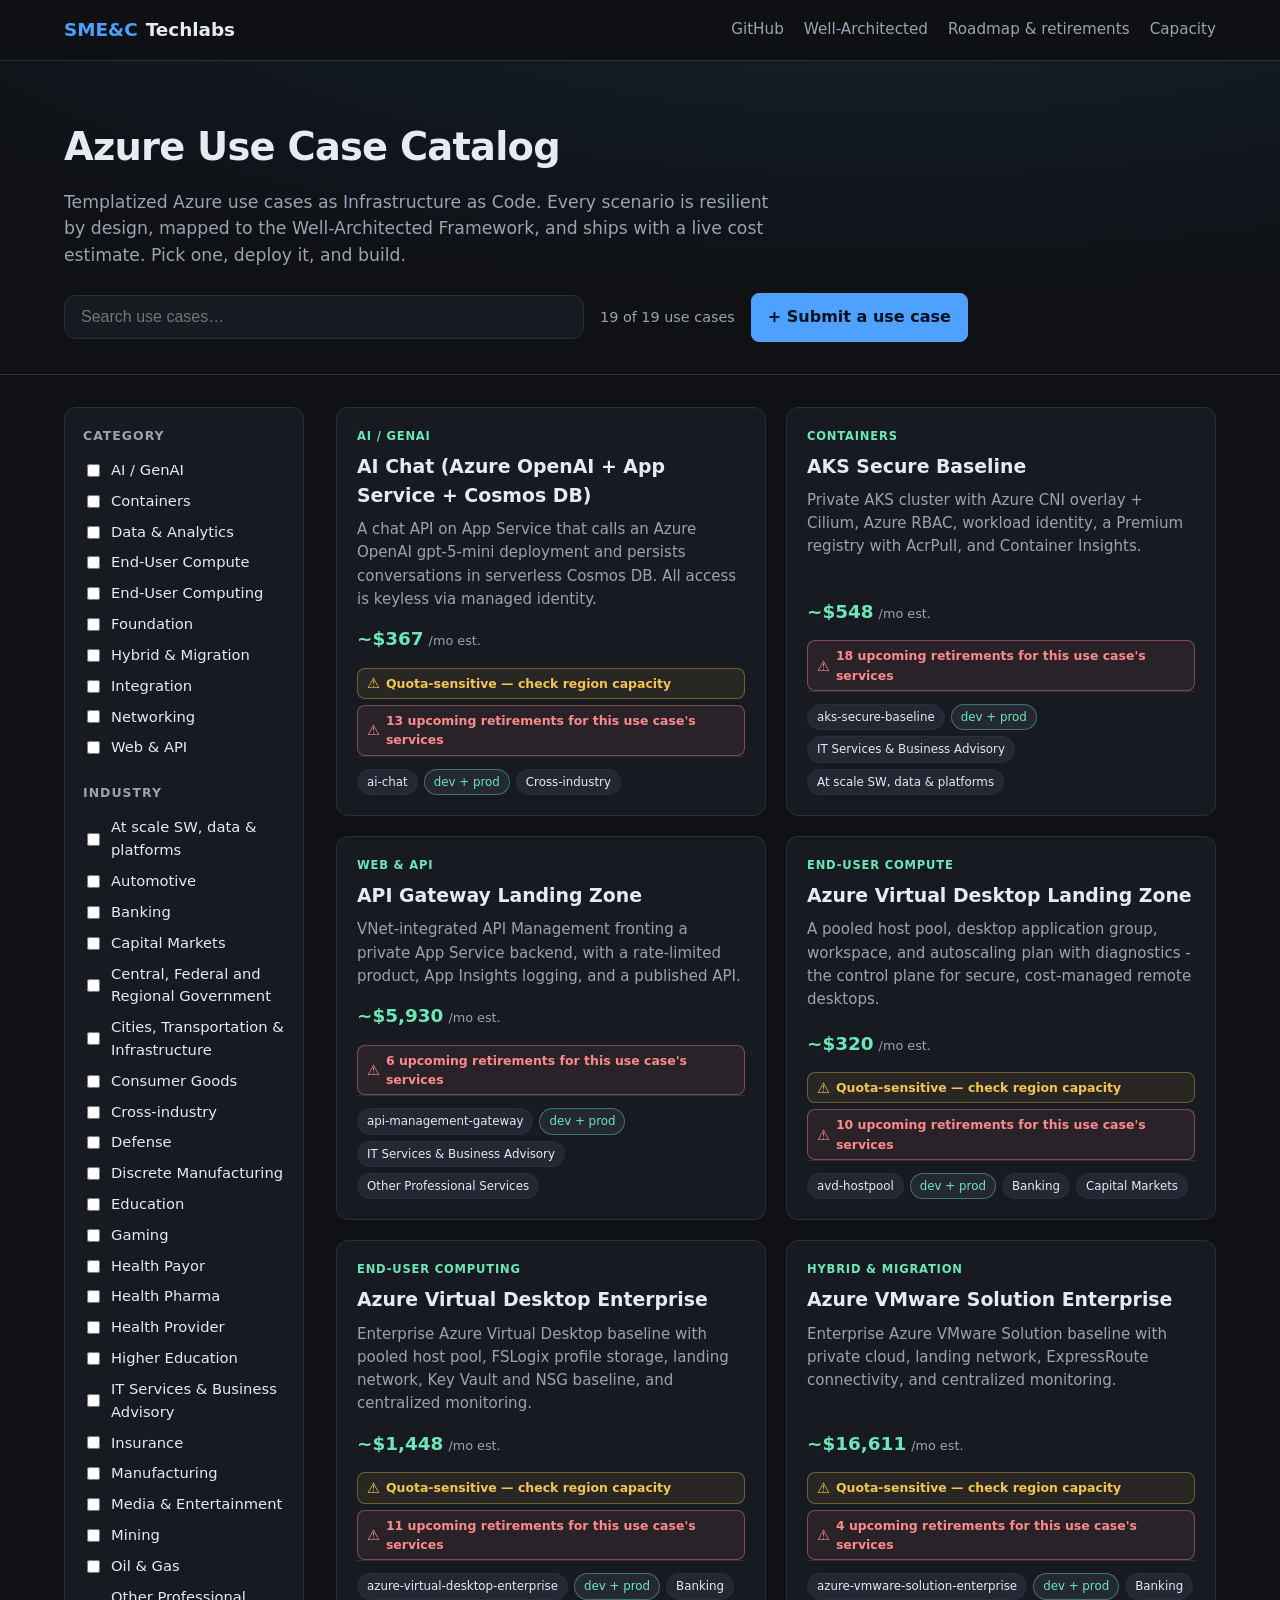
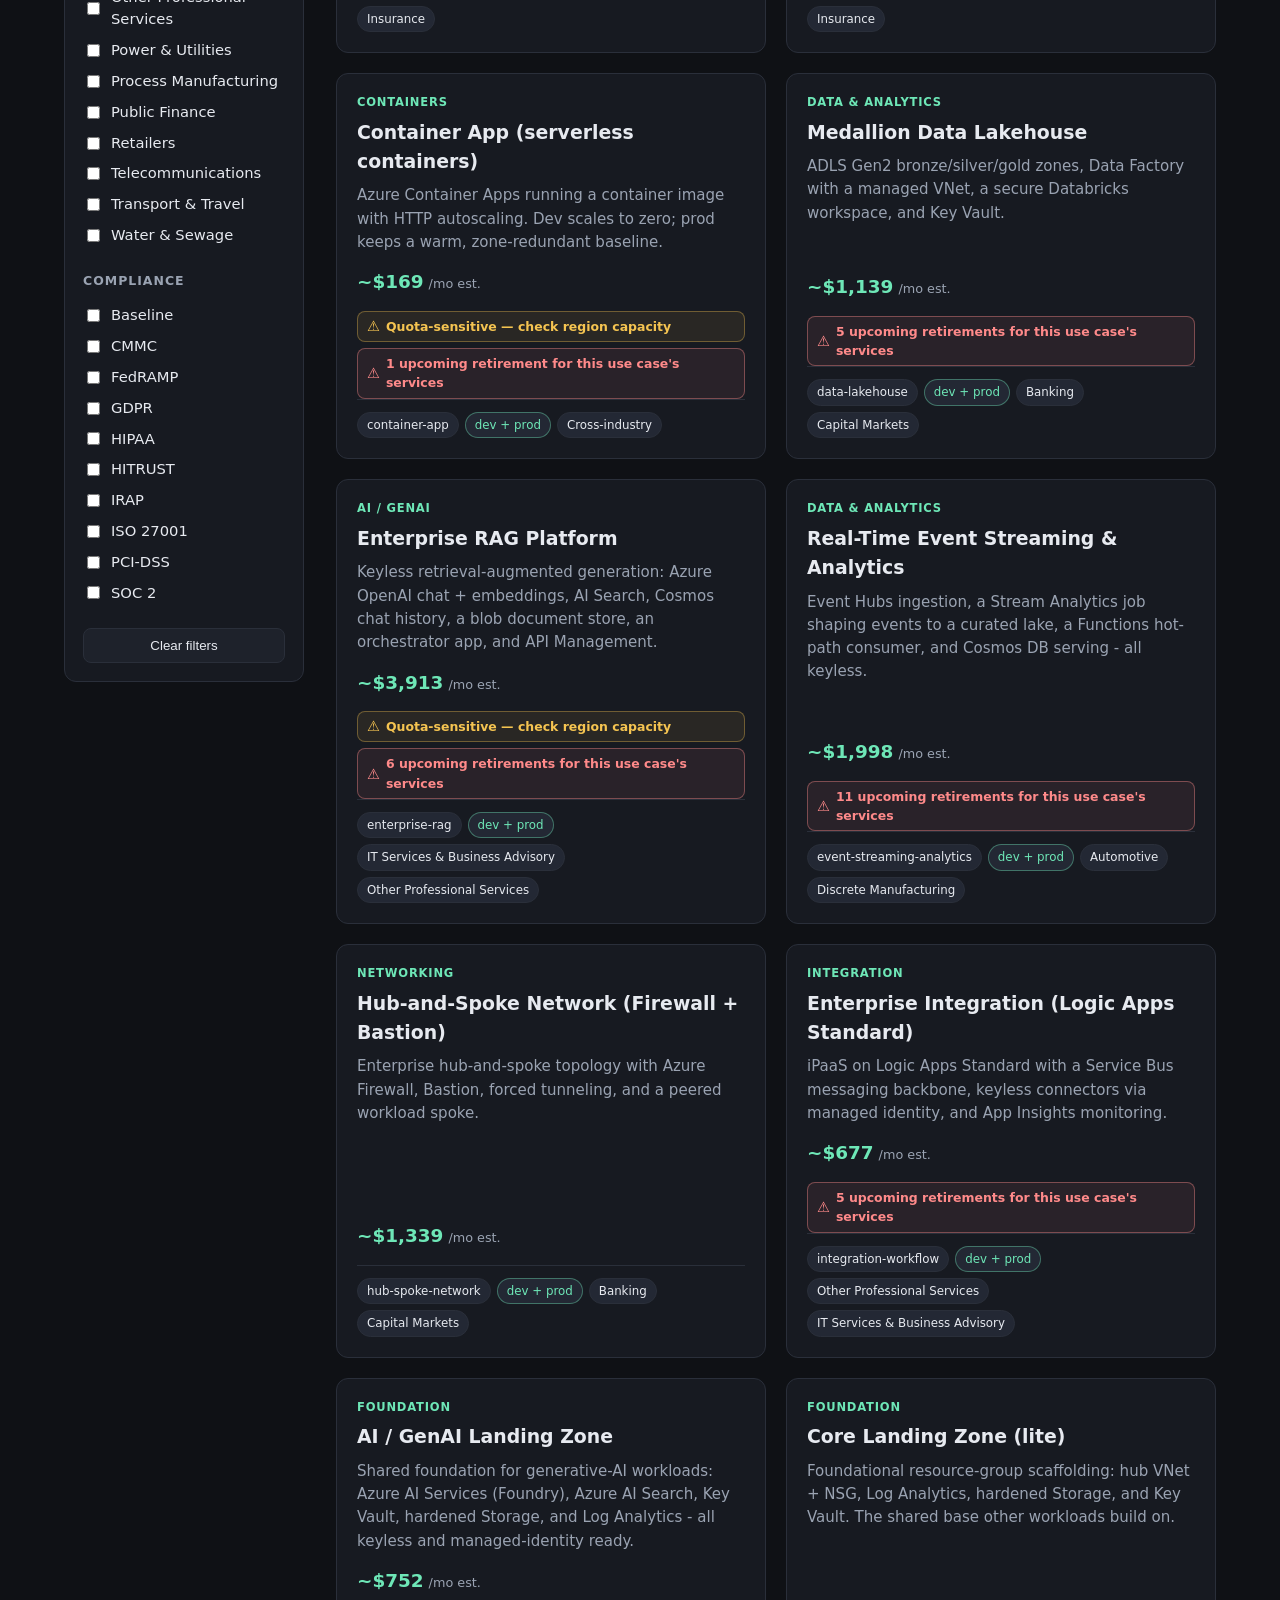
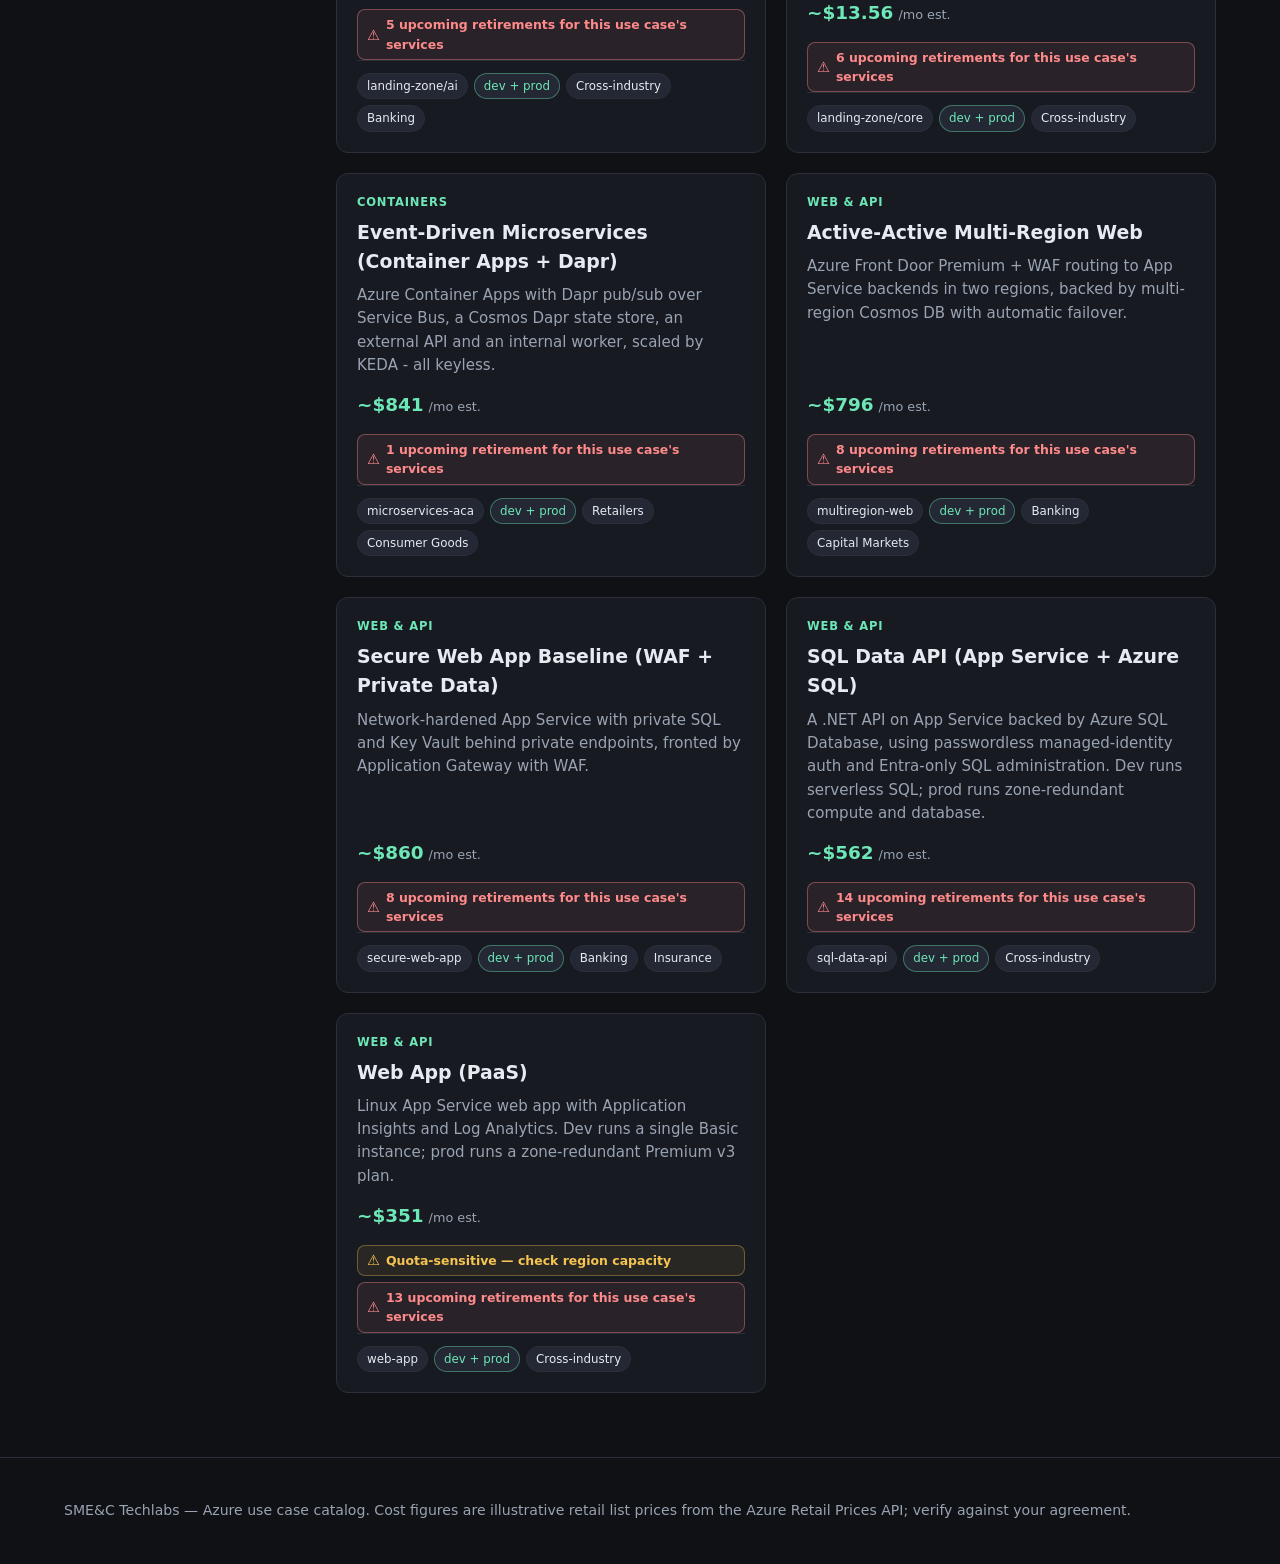
==== commit 98dae146: "feat(site): dedicated Azure roadmap & retirements page; consistent per-card counts Adds a Roadmap & " ====
--- a/site/index.html
+++ b/site/index.html
@@ -20,6 +20,7 @@
       <nav class="header-links">
         <a href="https://github.com/mcaps-microsoft/TechLabs" target="_blank" rel="noopener">GitHub</a>
         <a href="https://learn.microsoft.com/azure/well-architected/" target="_blank" rel="noopener">Well-Architected</a>
+        <button id="nav-roadmap" class="header-link-btn" type="button">Roadmap &amp; retirements</button>
         <button id="nav-capacity" class="header-link-btn" type="button">Capacity</button>
         <div id="user-menu" class="user-menu" hidden>
           <button id="user-button" class="user-button" type="button" aria-haspopup="true"
--- a/site/assets/styles.css
+++ b/site/assets/styles.css
@@ -826,6 +826,27 @@
   overflow-x: auto;
 }
 
+.deploy-toolbar {
+  display: flex;
+  align-items: center;
+  justify-content: space-between;
+  gap: 12px;
+  margin: 12px 0;
+}
+
+.toggle {
+  display: inline-flex;
+  align-items: center;
+  gap: 7px;
+  font-size: 0.85rem;
+  color: var(--muted);
+  cursor: pointer;
+}
+
+.toggle input {
+  cursor: pointer;
+}
+
 .deploy-table {
   width: 100%;
   border-collapse: collapse;
@@ -928,6 +949,18 @@
   color: var(--muted);
 }
 
+.badge-branched,
+.badge-merged {
+  color: #06121f;
+  background: var(--accent-2);
+  border-color: var(--accent-2);
+}
+
+.badge-discarded {
+  color: var(--muted);
+  text-decoration: line-through;
+}
+
 /* Admin dashboard */
 .tabs {
   display: flex;
@@ -1163,8 +1196,45 @@
 }
 
 /* Roadmap & retirements section inside the use-case modal. */
+.lifecycle-summary {
+  display: flex;
+  align-items: center;
+  gap: 10px;
+  cursor: pointer;
+  list-style: none;
+}
+.lifecycle-summary::-webkit-details-marker {
+  display: none;
+}
+.lifecycle-summary h3 {
+  margin: 0;
+}
+.lifecycle-summary::after {
+  content: "\25B6";
+  margin-left: auto;
+  font-size: 0.7rem;
+  color: var(--muted);
+  transition: transform 0.15s ease;
+}
+.lifecycle-block[open] .lifecycle-summary::after {
+  transform: rotate(90deg);
+}
+.lifecycle-count {
+  display: inline-flex;
+  align-items: center;
+  justify-content: center;
+  min-width: 22px;
+  height: 22px;
+  padding: 0 7px;
+  border-radius: 11px;
+  background: rgba(255, 138, 138, 0.12);
+  border: 1px solid rgba(255, 138, 138, 0.4);
+  color: var(--danger);
+  font-size: 0.78rem;
+  font-weight: 600;
+}
 .lifecycle-sub {
-  margin: 0 0 12px;
+  margin: 12px 0 12px;
   color: var(--muted);
   font-size: 0.86rem;
 }
@@ -1234,6 +1304,163 @@
   .lifecycle-item {
     grid-template-columns: 1fr;
     gap: 4px;
+  }
+}
+
+/* Link from the per-use-case modal to the full roadmap page. */
+.lifecycle-roadmap-link {
+  margin-top: 12px;
+  padding: 0;
+  background: none;
+  border: none;
+  color: var(--accent);
+  font: inherit;
+  font-size: 0.86rem;
+  font-weight: 600;
+  cursor: pointer;
+}
+.lifecycle-roadmap-link:hover {
+  text-decoration: underline;
+}
+
+/* ---------------------------------------- Azure roadmap & retirements page */
+.roadmap-controls {
+  display: flex;
+  flex-wrap: wrap;
+  align-items: center;
+  gap: 12px;
+  margin: 16px 0 18px;
+}
+.roadmap-search {
+  flex: 1 1 280px;
+  min-width: 220px;
+  padding: 10px 14px;
+  border-radius: 10px;
+  border: 1px solid var(--border);
+  background: var(--surface);
+  color: var(--text);
+  font-size: 0.9rem;
+}
+.roadmap-search:focus {
+  outline: none;
+  border-color: var(--accent);
+}
+.roadmap-chips {
+  display: flex;
+  gap: 8px;
+  flex-wrap: wrap;
+}
+.roadmap-chip {
+  padding: 6px 12px;
+  border-radius: 999px;
+  border: 1px solid var(--border);
+  background: var(--surface);
+  color: var(--muted);
+  font-size: 0.8rem;
+  font-weight: 600;
+  cursor: pointer;
+  opacity: 0.55;
+  transition: opacity 0.12s ease, border-color 0.12s ease;
+}
+.roadmap-chip.roadmap-chip-on {
+  opacity: 1;
+}
+.roadmap-chip.roadmap-chip-on.lc-retire {
+  color: var(--danger);
+  border-color: rgba(255, 138, 138, 0.5);
+  background: rgba(255, 138, 138, 0.12);
+}
+.roadmap-chip.roadmap-chip-on.lc-preview {
+  color: var(--accent);
+  border-color: rgba(78, 161, 255, 0.5);
+  background: rgba(78, 161, 255, 0.12);
+}
+.roadmap-chip.roadmap-chip-on.lc-ga {
+  color: var(--accent-2);
+  border-color: rgba(110, 231, 183, 0.5);
+  background: rgba(110, 231, 183, 0.12);
+}
+.roadmap-list {
+  display: flex;
+  flex-direction: column;
+  gap: 10px;
+}
+.roadmap-svc {
+  border: 1px solid var(--border);
+  border-radius: 12px;
+  background: var(--surface);
+  overflow: hidden;
+}
+.roadmap-svc-summary {
+  display: flex;
+  align-items: center;
+  gap: 12px;
+  padding: 12px 14px;
+  cursor: pointer;
+  list-style: none;
+}
+.roadmap-svc-summary::-webkit-details-marker {
+  display: none;
+}
+.roadmap-svc-summary::after {
+  content: "\25B6";
+  margin-left: auto;
+  font-size: 0.7rem;
+  color: var(--muted);
+  transition: transform 0.15s ease;
+}
+.roadmap-svc[open] .roadmap-svc-summary::after {
+  transform: rotate(90deg);
+}
+.roadmap-svc-icon {
+  display: inline-flex;
+  width: 28px;
+  height: 28px;
+  flex: 0 0 auto;
+}
+.roadmap-svc-icon svg {
+  width: 100%;
+  height: 100%;
+}
+.roadmap-svc-name {
+  font-weight: 600;
+  color: var(--text);
+}
+.roadmap-svc-counts {
+  display: flex;
+  gap: 6px;
+  flex-wrap: wrap;
+}
+.roadmap-count {
+  padding: 2px 9px;
+  border-radius: 999px;
+  font-size: 0.72rem;
+  font-weight: 700;
+  white-space: nowrap;
+}
+.roadmap-count.lc-retire {
+  color: var(--danger);
+  background: rgba(255, 138, 138, 0.12);
+}
+.roadmap-count.lc-preview {
+  color: var(--accent);
+  background: rgba(78, 161, 255, 0.12);
+}
+.roadmap-count.lc-ga {
+  color: var(--accent-2);
+  background: rgba(110, 231, 183, 0.12);
+}
+.roadmap-svc .lifecycle-list {
+  padding: 0 14px 14px;
+}
+.roadmap-empty {
+  color: var(--muted);
+  padding: 24px 4px;
+  text-align: center;
+}
+@media (max-width: 560px) {
+  .roadmap-svc-summary::after {
+    display: none;
   }
 }
 
@@ -1569,6 +1796,13 @@
   max-width: 70ch;
 }
 
+.submit-secondary {
+  margin-top: 22px;
+  padding-top: 16px;
+  border-top: 1px solid var(--border);
+  font-size: 0.84rem;
+}
+
 .submit-form {
   display: grid;
   grid-template-columns: 1fr 1fr;
@@ -1576,6 +1810,11 @@
   margin: 18px 0 8px;
 }
 
+/* Single-column variant (natural-language description form). */
+.submit-form-simple {
+  grid-template-columns: 1fr;
+}
+
 .submit-field {
   display: flex;
   flex-direction: column;
@@ -1583,10 +1822,10 @@
 }
 
 /* Multi-line and full-width fields span both columns. */
-.submit-field:nth-child(1),
-.submit-field:nth-child(3),
-.submit-field:nth-child(4),
-.submit-field:nth-child(6) {
+.submit-form:not(.submit-form-simple) .submit-field:nth-child(1),
+.submit-form:not(.submit-form-simple) .submit-field:nth-child(3),
+.submit-form:not(.submit-form-simple) .submit-field:nth-child(4),
+.submit-form:not(.submit-form-simple) .submit-field:nth-child(6) {
   grid-column: 1 / -1;
 }
 
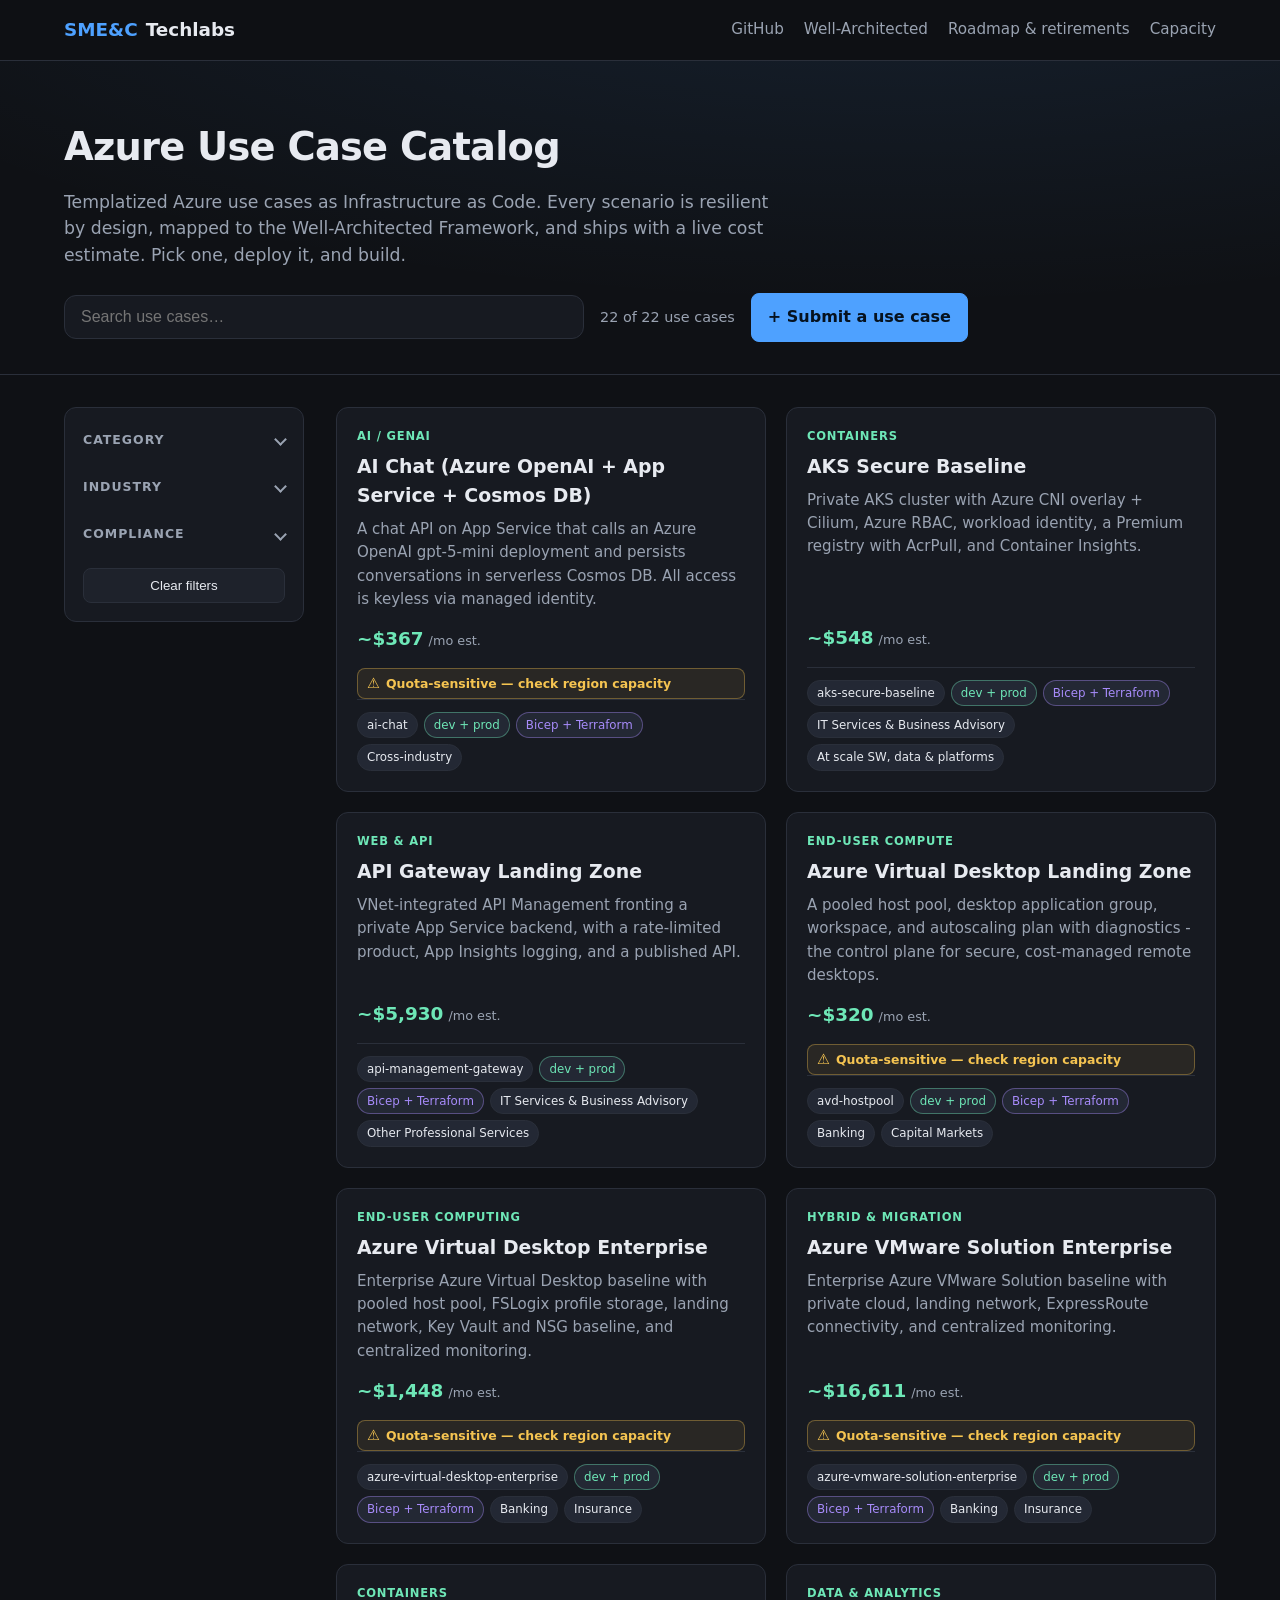
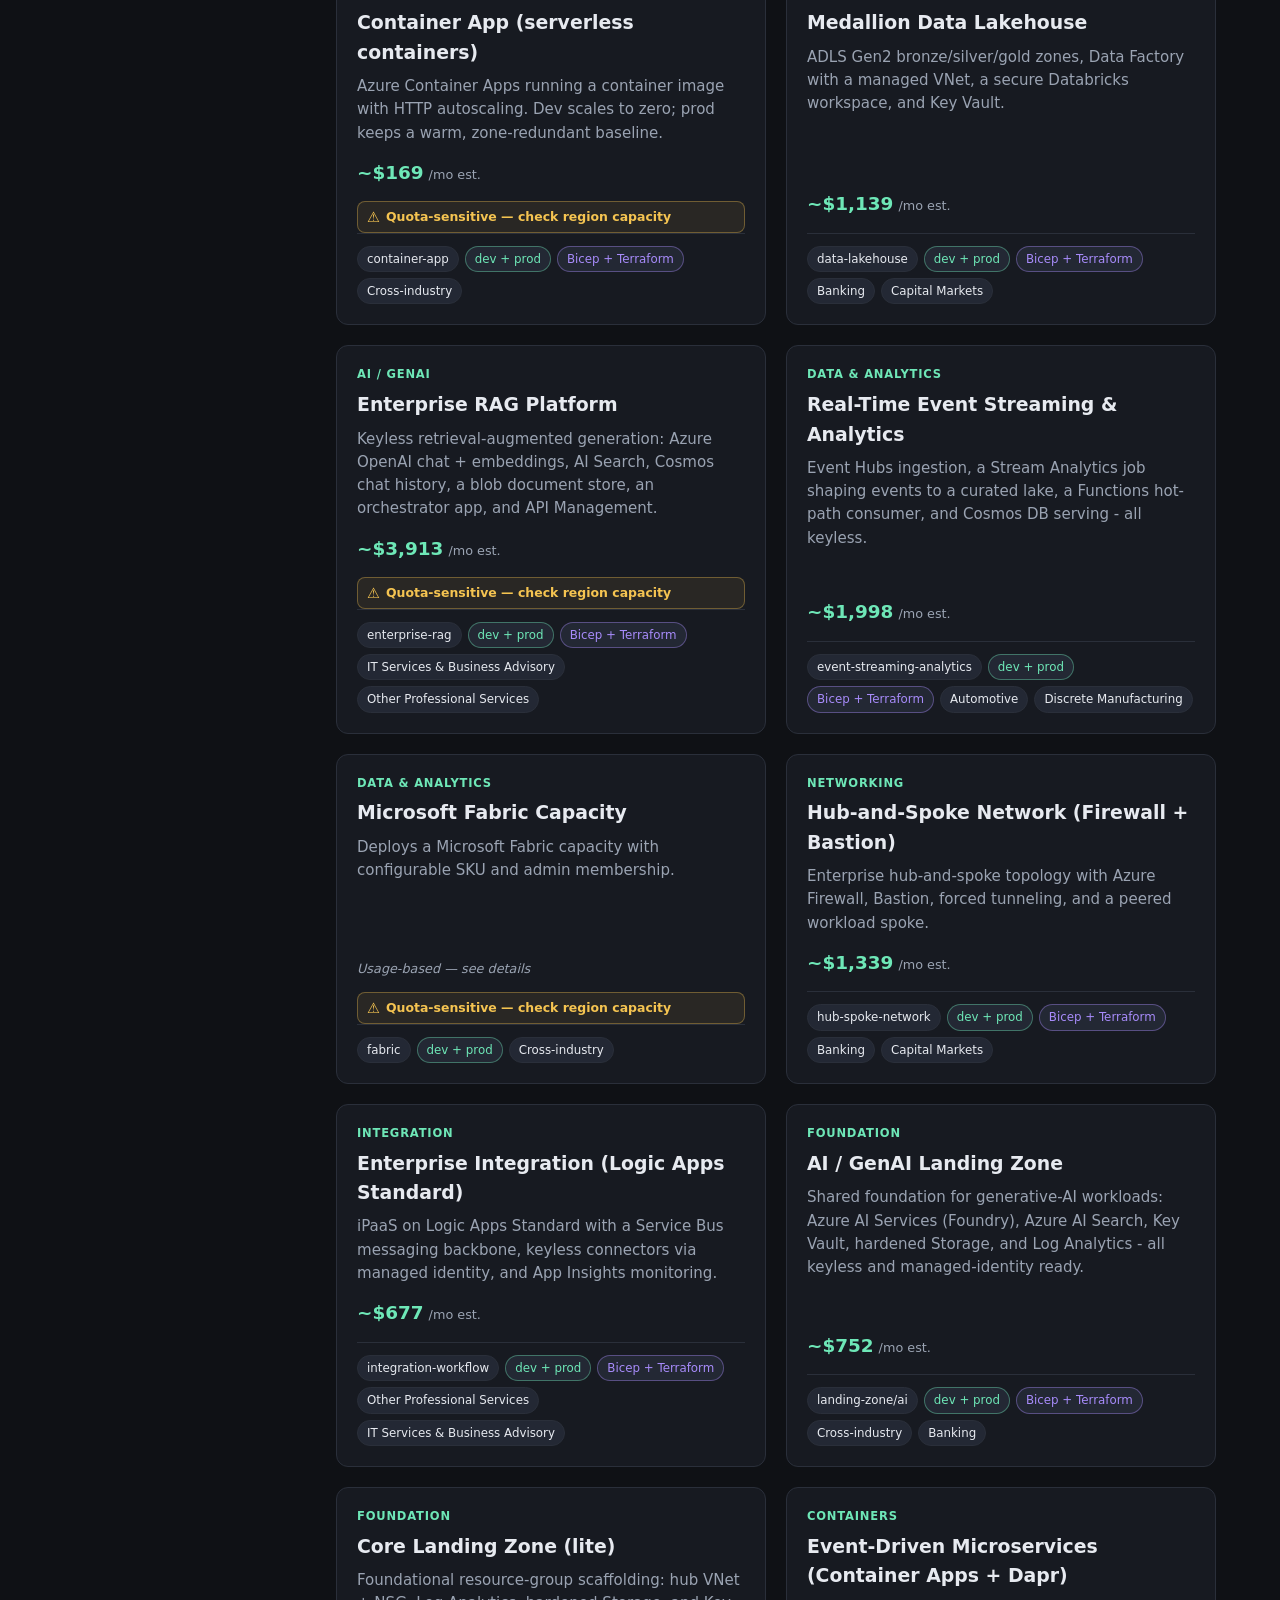
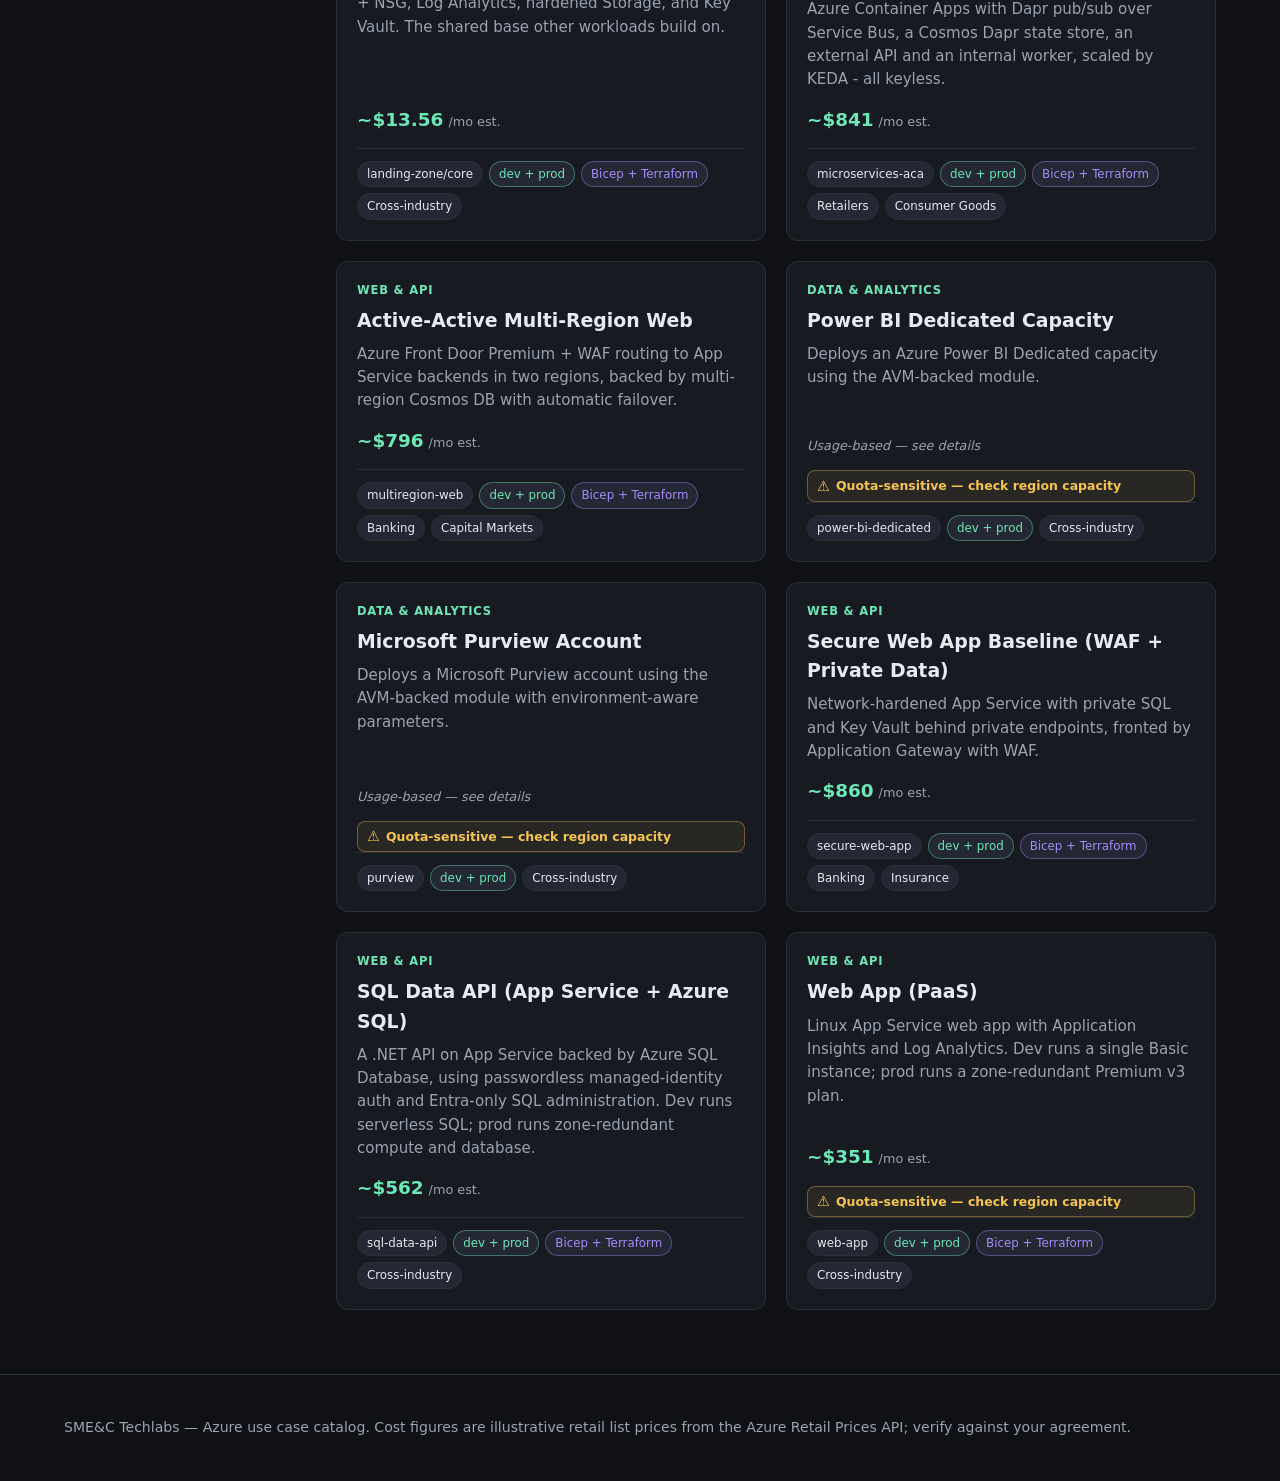
==== commit d0d80d53: "Add collapsible sidebar filters and modal sections Sidebar Category/Industry/Compliance filters are " ====
--- a/site/index.html
+++ b/site/index.html
@@ -73,18 +73,27 @@
 
   <main class="wrap layout">
     <aside class="filters" aria-label="Filters">
-      <div class="filter-group">
-        <h3>Category</h3>
+      <details class="filter-group" data-filter-key="category">
+        <summary class="filter-summary">
+          <h3>Category</h3>
+          <span class="collapse-caret" aria-hidden="true"></span>
+        </summary>
         <div id="filter-category" class="filter-options"></div>
-      </div>
-      <div class="filter-group">
-        <h3>Industry</h3>
+      </details>
+      <details class="filter-group" data-filter-key="industry">
+        <summary class="filter-summary">
+          <h3>Industry</h3>
+          <span class="collapse-caret" aria-hidden="true"></span>
+        </summary>
         <div id="filter-industry" class="filter-options"></div>
-      </div>
-      <div class="filter-group">
-        <h3>Compliance</h3>
+      </details>
+      <details class="filter-group" data-filter-key="compliance">
+        <summary class="filter-summary">
+          <h3>Compliance</h3>
+          <span class="collapse-caret" aria-hidden="true"></span>
+        </summary>
         <div id="filter-compliance" class="filter-options"></div>
-      </div>
+      </details>
       <button id="clear-filters" class="clear-btn" type="button">Clear filters</button>
     </aside>
 
--- a/site/assets/styles.css
+++ b/site/assets/styles.css
@@ -283,6 +283,20 @@
   margin-bottom: 20px;
 }
 
+.filter-summary {
+  display: flex;
+  align-items: center;
+  justify-content: space-between;
+  gap: 8px;
+  cursor: pointer;
+  list-style: none;
+  padding: 4px 0;
+}
+
+.filter-summary::-webkit-details-marker {
+  display: none;
+}
+
 .filter-group h3 {
   margin: 0 0 10px;
   font-size: 0.78rem;
@@ -291,6 +305,30 @@
   color: var(--muted);
 }
 
+.filter-summary h3 {
+  margin: 0;
+}
+
+/* Shared disclosure caret for collapsible sections. */
+.collapse-caret {
+  width: 9px;
+  height: 9px;
+  flex: none;
+  border-right: 2px solid var(--muted);
+  border-bottom: 2px solid var(--muted);
+  transform: rotate(45deg);
+  transition: transform 0.15s ease;
+}
+
+details[open] > .filter-summary .collapse-caret,
+details[open] > .collapse-summary .collapse-caret {
+  transform: rotate(-135deg);
+}
+
+.filter-options {
+  margin-top: 8px;
+}
+
 .filter-options label {
   display: flex;
   align-items: center;
@@ -379,6 +417,11 @@
 .chip.prod {
   color: var(--accent-2);
   border-color: rgba(110, 231, 183, 0.4);
+}
+
+.chip.iac {
+  color: #a78bfa;
+  border-color: rgba(167, 139, 250, 0.4);
 }
 
 /* Card cost line */
@@ -696,13 +739,129 @@
   }
 }
 
+/* Collapsible modal cards (Well-Architected, Cost estimate). */
+.collapsible-card > .collapse-summary {
+  display: flex;
+  align-items: center;
+  justify-content: space-between;
+  gap: 12px;
+  cursor: pointer;
+  list-style: none;
+}
+
+.collapsible-card > .collapse-summary::-webkit-details-marker {
+  display: none;
+}
+
+.collapse-summary h3 {
+  margin: 0;
+}
+
+.collapsible-card[open] > .collapse-summary {
+  margin-bottom: 16px;
+}
+
 /* Deploy form inside the use-case modal */
+.deploy-head {
+  display: flex;
+  align-items: center;
+  justify-content: space-between;
+  gap: 12px;
+  margin-bottom: 16px;
+  cursor: pointer;
+}
+
+.deploy-card.is-open > .deploy-head .collapse-caret {
+  transform: rotate(-135deg);
+}
+
+.deploy-foot {
+  display: flex;
+  flex-direction: column;
+  align-items: flex-start;
+  gap: 8px;
+  margin-top: 12px;
+}
+
+.deploy-advanced {
+  margin-top: 12px;
+}
+
 .deploy-form {
   display: grid;
   gap: 8px;
   margin-bottom: 12px;
 }
 
+.deploy-form[hidden] {
+  display: none;
+}
+
+.deploy-field {
+  display: flex;
+  flex-direction: column;
+  gap: 6px;
+}
+
+/* Collapsed deploy: a compact header strip - fields in a row + button. */
+.deploy-card:not(.is-open) {
+  padding: 14px 18px;
+}
+
+.deploy-card:not(.is-open) .deploy-head {
+  margin-bottom: 10px;
+}
+
+.deploy-card:not(.is-open) .deploy-head h3 {
+  font-size: 1rem;
+}
+
+.deploy-card:not(.is-open) .deploy-form:not(.deploy-advanced-form) {
+  display: flex;
+  flex-wrap: wrap;
+  align-items: flex-end;
+  gap: 10px;
+  margin-bottom: 0;
+}
+
+.deploy-card:not(.is-open) .deploy-field {
+  flex: 1 1 140px;
+  min-width: 120px;
+  gap: 4px;
+}
+
+.deploy-card:not(.is-open) .deploy-label {
+  font-size: 0.74rem;
+}
+
+.deploy-card:not(.is-open) .deploy-input {
+  padding: 6px 8px;
+  font-size: 0.85rem;
+}
+
+.deploy-card:not(.is-open) .deploy-region-note,
+.deploy-card:not(.is-open) .deploy-engine-hint {
+  display: none;
+}
+
+.deploy-card:not(.is-open) .deploy-foot {
+  flex-direction: row;
+  align-items: center;
+  flex-wrap: wrap;
+  gap: 10px;
+  margin-top: 10px;
+}
+
+.deploy-card:not(.is-open) .deploy-btn {
+  margin-top: 0;
+  padding: 7px 14px;
+}
+
+/* Expanded deploy: a larger box with the full vertical form. */
+.deploy-card.is-open {
+  padding: 26px 28px;
+}
+
 .deploy-label {
   font-size: 0.82rem;
   color: var(--muted);
@@ -717,6 +876,13 @@
   color: var(--text);
   font: inherit;
   font-size: 0.9rem;
+}
+
+.deploy-overrides {
+  min-height: 84px;
+  resize: vertical;
+  font-family: "Cascadia Code", Consolas, monospace;
+  font-size: 0.84rem;
 }
 
 .deploy-note {
@@ -1188,13 +1354,6 @@
   margin: 0;
 }
 
-/* Retirement notice on a card uses the danger palette. */
-.card-attention-retire {
-  border-color: rgba(255, 138, 138, 0.4);
-  background: rgba(255, 138, 138, 0.08);
-  color: var(--danger);
-}
-
 /* Roadmap & retirements section inside the use-case modal. */
 .lifecycle-summary {
   display: flex;
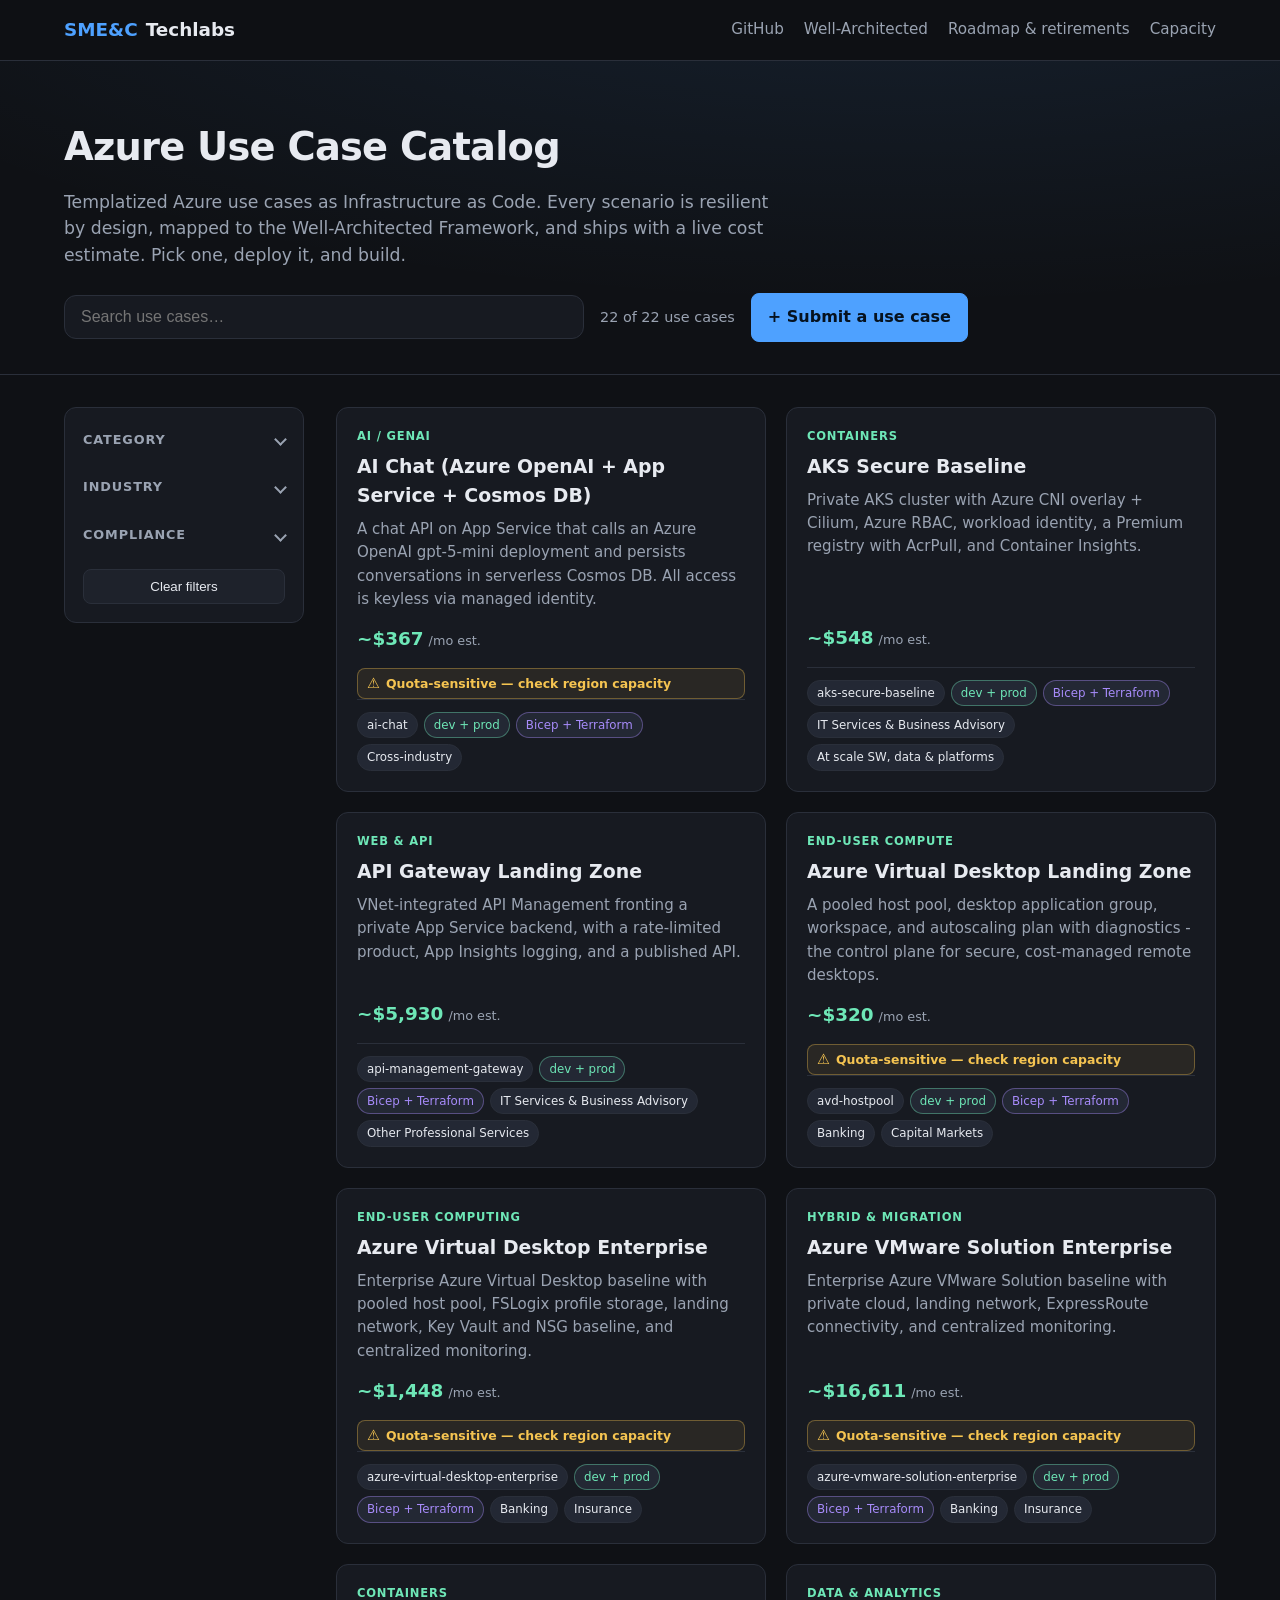
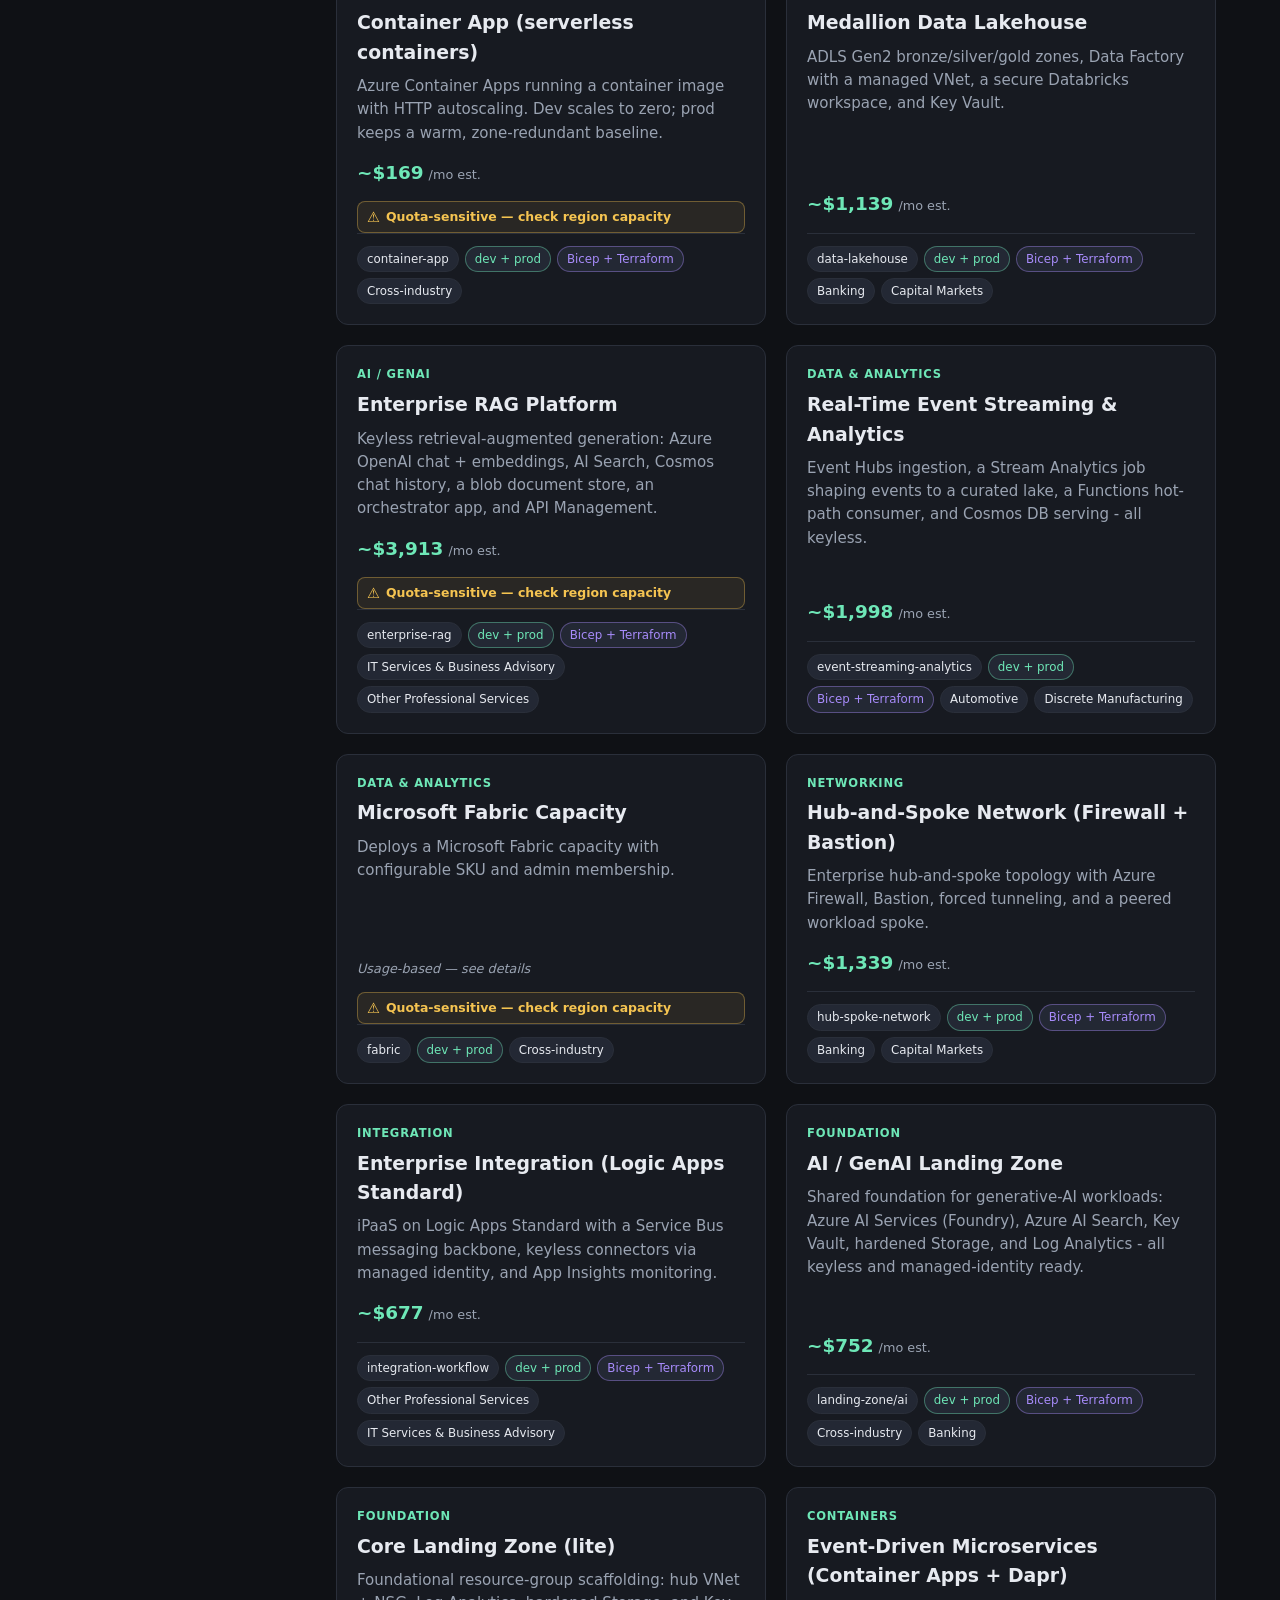
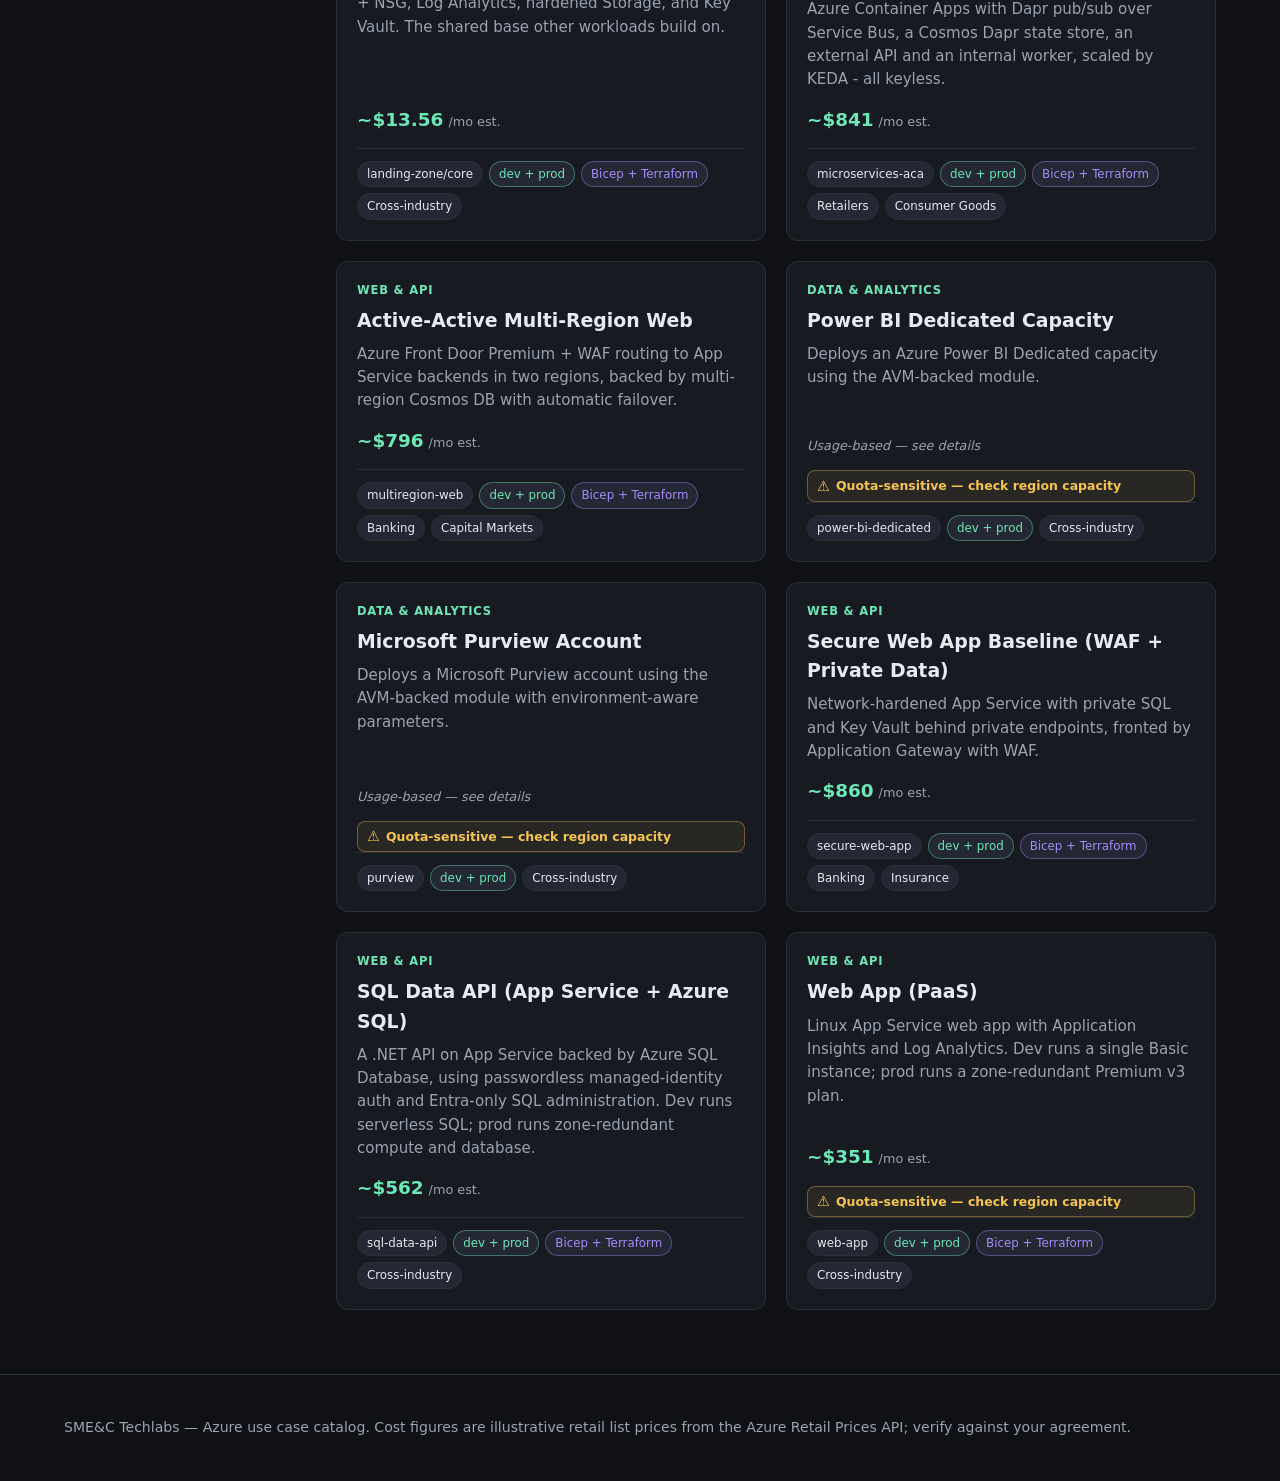
==== commit 04480715: "Address PR review: fix summary headings, label associations, dead CSS - Replace <h3> inside <summary" ====
--- a/site/index.html
+++ b/site/index.html
@@ -75,21 +75,21 @@
     <aside class="filters" aria-label="Filters">
       <details class="filter-group" data-filter-key="category">
         <summary class="filter-summary">
-          <h3>Category</h3>
+          <span class="collapse-title" role="heading" aria-level="3">Category</span>
           <span class="collapse-caret" aria-hidden="true"></span>
         </summary>
         <div id="filter-category" class="filter-options"></div>
       </details>
       <details class="filter-group" data-filter-key="industry">
         <summary class="filter-summary">
-          <h3>Industry</h3>
+          <span class="collapse-title" role="heading" aria-level="3">Industry</span>
           <span class="collapse-caret" aria-hidden="true"></span>
         </summary>
         <div id="filter-industry" class="filter-options"></div>
       </details>
       <details class="filter-group" data-filter-key="compliance">
         <summary class="filter-summary">
-          <h3>Compliance</h3>
+          <span class="collapse-title" role="heading" aria-level="3">Compliance</span>
           <span class="collapse-caret" aria-hidden="true"></span>
         </summary>
         <div id="filter-compliance" class="filter-options"></div>
--- a/site/assets/styles.css
+++ b/site/assets/styles.css
@@ -297,16 +297,13 @@
   display: none;
 }
 
-.filter-group h3 {
-  margin: 0 0 10px;
-  font-size: 0.78rem;
+.collapse-title {
+  margin: 0;
+  font-size: 0.8rem;
+  font-weight: 700;
   text-transform: uppercase;
-  letter-spacing: 0.08em;
-  color: var(--muted);
-}
-
-.filter-summary h3 {
-  margin: 0;
+  letter-spacing: 0.07em;
+  color: var(--muted);
 }
 
 /* Shared disclosure caret for collapsible sections. */
@@ -783,10 +780,6 @@
   margin-top: 12px;
 }
 
-.deploy-advanced {
-  margin-top: 12px;
-}
-
 .deploy-form {
   display: grid;
   gap: 8px;
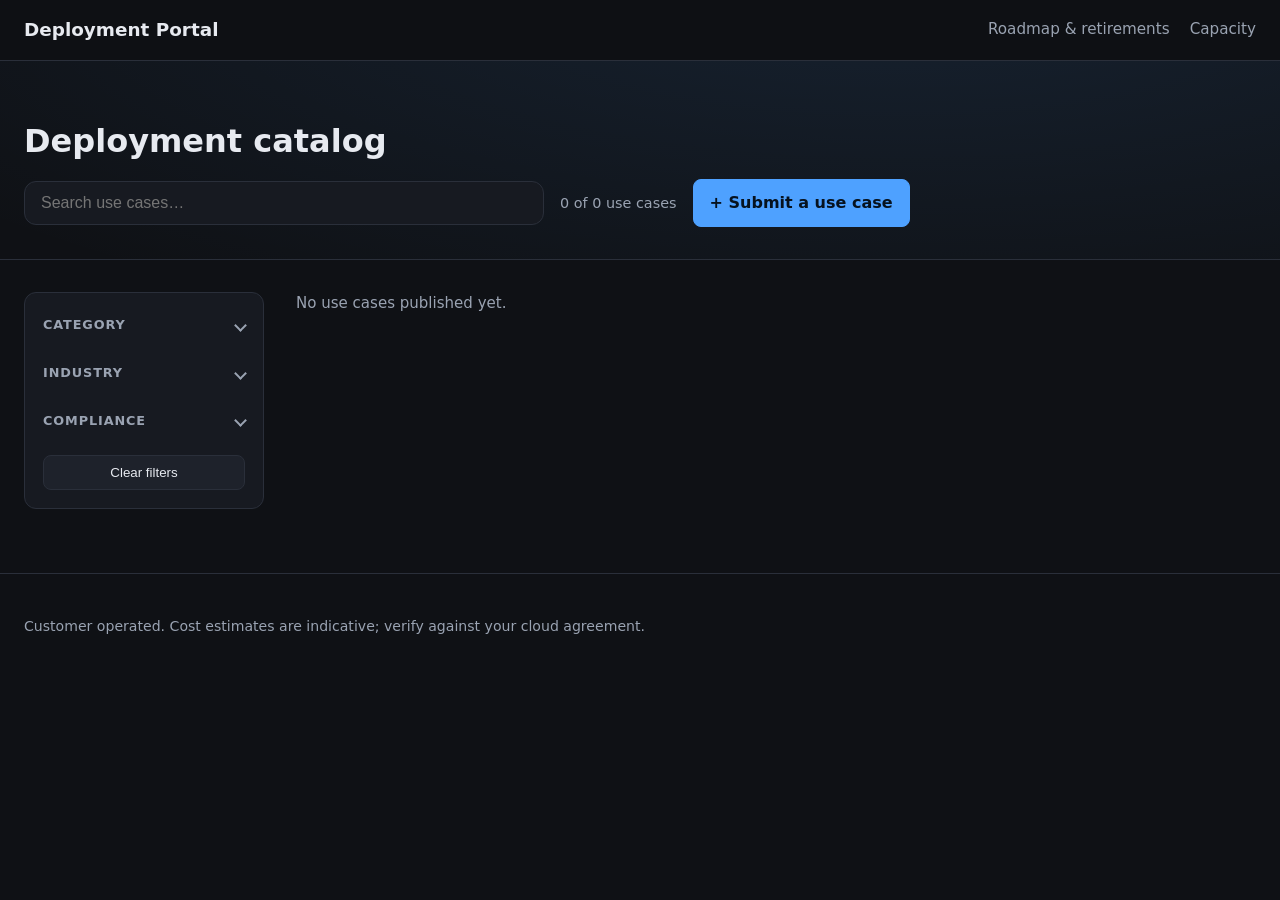
==== commit 372833d3: "feat: prepare customer-operated deployment portal Remove bundled workloads and internal automation; " ====
--- a/site/index.html
+++ b/site/index.html
@@ -4,9 +4,9 @@
 <head>
   <meta charset="UTF-8" />
   <meta name="viewport" content="width=device-width, initial-scale=1.0" />
-  <title>SME&amp;C Techlabs — Azure Use Case Catalog</title>
+  <title>Deployment Portal</title>
   <meta name="description"
-    content="Templatized Azure use cases as Infrastructure as Code — resilient, Well-Architected, with built-in cost estimation." />
+    content="Customer-operated deployment catalog." />
   <link rel="stylesheet" href="assets/styles.css" />
 </head>
 
@@ -14,12 +14,9 @@
   <header class="site-header">
     <div class="wrap">
       <div class="brand">
-        <span class="brand-mark">SME&amp;C</span>
-        <span class="brand-name">Techlabs</span>
+        <span class="brand-name" data-brand-name>Deployment Portal</span>
       </div>
       <nav class="header-links">
-        <a href="https://github.com/mcaps-microsoft/TechLabs" target="_blank" rel="noopener">GitHub</a>
-        <a href="https://learn.microsoft.com/azure/well-architected/" target="_blank" rel="noopener">Well-Architected</a>
         <button id="nav-roadmap" class="header-link-btn" type="button">Roadmap &amp; retirements</button>
         <button id="nav-capacity" class="header-link-btn" type="button">Capacity</button>
         <div id="user-menu" class="user-menu" hidden>
@@ -46,6 +43,9 @@
             <button id="nav-admin" class="menu-item" type="button" role="menuitem" hidden>
               Admin
             </button>
+            <button id="nav-setup" class="menu-item" type="button" role="menuitem" hidden>
+              Setup
+            </button>
             <button id="signout-button" class="signout-button" type="button" role="menuitem">
               Sign out
             </button>
@@ -57,12 +57,7 @@
 
   <section class="hero">
     <div class="wrap">
-      <h1>Azure Use Case Catalog</h1>
-      <p class="lede">
-        Templatized Azure use cases as Infrastructure as Code. Every scenario is
-        resilient by design, mapped to the Well-Architected Framework, and ships
-        with a live cost estimate. Pick one, deploy it, and build.
-      </p>
+      <h1>Deployment catalog</h1>
       <div class="hero-actions">
         <input id="search" type="search" placeholder="Search use cases…" aria-label="Search use cases" />
         <span id="result-count" class="result-count"></span>
@@ -118,18 +113,17 @@
 
   <footer class="site-footer">
     <div class="wrap">
-      <p>SME&amp;C Techlabs — Azure use case catalog. Cost figures are illustrative retail
-        list prices from the Azure Retail Prices API; verify against your agreement.</p>
+      <p>Customer operated. Cost estimates are indicative; verify against your cloud agreement.</p>
     </div>
   </footer>
 
   <script src="assets/api.js"></script>
   <script src="assets/panel.js"></script>
-  <script src="assets/azure-icons.js"></script>
   <script src="assets/app.js"></script>
   <script src="assets/user-menu.js"></script>
   <script src="assets/account.js"></script>
   <script src="assets/admin.js"></script>
+  <script src="assets/setup.js"></script>
 </body>
 
 </html>
--- a/site/assets/styles.css
+++ b/site/assets/styles.css
@@ -13,6 +13,29 @@
   --shadow: 0 6px 24px rgba(0, 0, 0, 0.35);
 }
 
+.setup-content { padding-top: 16px; min-width: 0; max-width: 100%; }
+.setup-content button { max-width: 100%; overflow-wrap: anywhere; }
+.setup-grid { display: grid; grid-template-columns: repeat(2, minmax(0, 1fr)); gap: 16px; }
+.setup-field { display: flex; flex-direction: column; gap: 6px; min-width: 0; max-width: 100%; }
+.setup-field[hidden] { display: none; }
+.setup-grid[hidden] { display: none; }
+.setup-device-code { display: block; font-family: Consolas, monospace; font-size: 1.5rem; letter-spacing: 0; }
+.setup-field input, .setup-field select { width: 100%; min-width: 0; }
+.setup-field input[type="checkbox"] { width: 20px; height: 20px; }
+.setup-actions { display: flex; flex-wrap: wrap; align-items: end; gap: 12px; margin: 20px 0; }
+.setup-status { overflow-wrap: anywhere; min-height: 24px; }
+.setup-table { overflow-x: auto; max-width: 100%; margin: 20px 0; }
+.setup-table table { width: 100%; border-collapse: collapse; }
+.setup-table td, .setup-table th { text-align: left; padding: 10px; border-bottom: 1px solid var(--border); }
+.setup-table td:first-child { overflow-wrap: anywhere; }
+.setup-tabs [aria-selected="true"] { color: var(--accent); border-bottom: 2px solid var(--accent); }
+.setup-tabs { flex-wrap: wrap; }
+@media (max-width: 640px) {
+  .setup-grid { grid-template-columns: minmax(0, 1fr); }
+  .modal-panel:has(.setup-content) { width: calc(100% - 24px); padding: 20px; max-height: calc(100dvh - 24px); }
+  .setup-tabs .tab { text-align: left; padding: 8px; font-size: 0.85rem; }
+}
+
 * {
   box-sizing: border-box;
 }
@@ -40,7 +63,7 @@
 }
 
 .wrap {
-  max-width: 1200px;
+  max-width: 1440px;
   margin: 0 auto;
   padding: 0 24px;
 }
@@ -59,11 +82,18 @@
   display: flex;
   align-items: center;
   justify-content: space-between;
-  height: 60px;
+  flex-wrap: wrap;
+  gap: 12px;
+  min-height: 60px;
+  padding-top: 10px;
+  padding-bottom: 10px;
 }
 
 .brand {
   display: flex;
+  min-width: 0;
+  max-width: 100%;
+  overflow-wrap: anywhere;
   align-items: baseline;
   gap: 8px;
   font-weight: 700;
@@ -87,6 +117,8 @@
 /* User menu */
 .header-links {
   display: flex;
+  flex-wrap: wrap;
+  max-width: 100%;
   align-items: center;
 }
 
@@ -222,8 +254,9 @@
 
 .hero h1 {
   margin: 0 0 12px;
-  font-size: 2.4rem;
-  letter-spacing: -0.02em;
+  font-size: 2rem;
+  letter-spacing: 0;
+  overflow-wrap: anywhere;
 }
 
 .lede {
@@ -235,12 +268,14 @@
 
 .hero-actions {
   display: flex;
+  flex-wrap: wrap;
   align-items: center;
   gap: 16px;
 }
 
 #search {
-  flex: 1;
+  flex: 1 1 240px;
+  min-width: 0;
   max-width: 520px;
   padding: 12px 16px;
   border-radius: var(--radius);
@@ -352,8 +387,20 @@
 /* Cards */
 .cards {
   display: grid;
-  grid-template-columns: repeat(auto-fill, minmax(320px, 1fr));
+  grid-template-columns: repeat(3, minmax(0, 1fr));
   gap: 20px;
+}
+
+@media (max-width: 1100px) {
+  .cards {
+    grid-template-columns: repeat(2, minmax(0, 1fr));
+  }
+}
+
+@media (max-width: 680px) {
+  .cards {
+    grid-template-columns: 1fr;
+  }
 }
 
 .card {
@@ -452,6 +499,11 @@
   border-radius: 8px;
   overflow: hidden;
   margin-bottom: 10px;
+}
+
+.cost-body.cost-pending {
+  opacity: 0.5;
+  transition: opacity 0.15s ease;
 }
 
 .cost-row {
@@ -691,6 +743,7 @@
 
 .modal-grid-even {
   grid-template-columns: 1fr 1fr;
+  align-items: start;
 }
 
 .modal-grid-single {
@@ -750,12 +803,29 @@
   display: none;
 }
 
-.collapse-summary h3 {
+.deploy-head h3 {
   margin: 0;
 }
 
 .collapsible-card[open] > .collapse-summary {
   margin-bottom: 16px;
+}
+
+.cost-summary-lead {
+  display: flex;
+  align-items: baseline;
+  gap: 10px;
+  flex-wrap: wrap;
+}
+
+.cost-summary-total {
+  font-size: 0.85rem;
+  font-weight: 600;
+  color: var(--accent-2);
+}
+
+.collapsible-card[open] .cost-summary-total {
+  display: none;
 }
 
 /* Deploy form inside the use-case modal */
@@ -780,6 +850,51 @@
   margin-top: 12px;
 }
 
+.deploy-external-controls {
+  grid-column: 1 / -1;
+  grid-row: 3;
+  display: flex;
+  flex-wrap: wrap;
+  align-items: center;
+  gap: 8px;
+  margin-top: 4px;
+}
+
+.deploy-external-controls[hidden] {
+  display: none;
+}
+
+.deploy-external-controls > [hidden],
+.deploy-field[hidden] {
+  display: none;
+}
+
+.deploy-external-subscription {
+  min-width: 280px;
+}
+
+.deploy-external-code {
+  display: flex;
+  align-items: center;
+  gap: 12px;
+  width: 100%;
+  padding: 10px 12px;
+  border: 1px solid var(--border);
+  border-radius: var(--radius);
+  background: var(--surface-2);
+  font-size: 0.86rem;
+}
+
+.deploy-external-code strong {
+  font-family: ui-monospace, SFMono-Regular, Consolas, monospace;
+  letter-spacing: 0;
+}
+
+.deploy-external-code a {
+  margin-left: auto;
+  color: var(--accent);
+}
+
 .deploy-form {
   display: grid;
   gap: 8px;
@@ -855,6 +970,105 @@
   padding: 26px 28px;
 }
 
+/* Region box (left) and Environment box (right) share row 1 at equal height;
+   the deploy button sits under the Environment box (column 2, row 2). */
+.deploy-toprow {
+  display: grid;
+  grid-template-columns: minmax(220px, 1fr) minmax(0, 1.5fr);
+  gap: 12px 16px;
+  align-items: stretch;
+  margin-bottom: 16px;
+}
+
+.deploy-toprow .deploy-region-box {
+  grid-column: 1;
+  grid-row: 1;
+}
+
+.deploy-toprow > .deploy-group:not(.deploy-region-box) {
+  grid-column: 2;
+  grid-row: 1;
+}
+
+.deploy-toprow .deploy-foot {
+  grid-column: 2;
+  grid-row: 2;
+  margin: 0;
+  align-self: start;
+  align-items: flex-end;
+  text-align: right;
+}
+
+/* Advanced options box sits under the Region box (column 1, row 2). */
+.deploy-toprow .deploy-advanced-section {
+  grid-column: 1;
+  grid-row: 2;
+  align-self: start;
+  margin: 0;
+}
+
+.deploy-head-static {
+  cursor: default;
+}
+
+/* Boxes match the advanced-options look: legend cuts the top-left outline. */
+.deploy-group {
+  border: 1px solid var(--border);
+  border-radius: 10px;
+  padding: 14px 16px 16px;
+  margin: 0;
+  min-inline-size: 0;
+}
+
+.deploy-legend {
+  padding: 0 8px;
+  margin-inline-start: 4px;
+  font-size: 0.82rem;
+  font-weight: 600;
+  color: var(--text);
+}
+
+.deploy-grid {
+  display: grid;
+  grid-template-columns: repeat(2, minmax(0, 1fr));
+  gap: 12px 16px;
+}
+
+.deploy-region-box .deploy-input {
+  width: 100%;
+}
+
+.deploy-advanced-section {
+  margin: 4px 0 14px;
+}
+
+/* Advanced options reads as one prominent full-width button. */
+.deploy-advanced-section .deploy-btn-secondary {
+  width: 100%;
+  padding: 12px 16px;
+  font-size: 0.95rem;
+}
+
+@media (max-width: 640px) {
+  .deploy-toprow {
+    grid-template-columns: 1fr;
+  }
+  .deploy-toprow .deploy-region-box,
+  .deploy-toprow > .deploy-group:not(.deploy-region-box),
+  .deploy-toprow .deploy-foot,
+  .deploy-toprow .deploy-advanced-section {
+    grid-column: 1;
+    grid-row: auto;
+  }
+  .deploy-toprow .deploy-external-controls {
+    grid-column: 1;
+    grid-row: auto;
+  }
+  .deploy-grid {
+    grid-template-columns: 1fr;
+  }
+}
+
 .deploy-label {
   font-size: 0.82rem;
   color: var(--muted);
@@ -869,13 +1083,6 @@
   color: var(--text);
   font: inherit;
   font-size: 0.9rem;
-}
-
-.deploy-overrides {
-  min-height: 84px;
-  resize: vertical;
-  font-family: "Cascadia Code", Consolas, monospace;
-  font-size: 0.84rem;
 }
 
 .deploy-note {
@@ -906,6 +1113,93 @@
   cursor: not-allowed;
 }
 
+.deploy-btn-secondary {
+  justify-self: start;
+  padding: 8px 14px;
+  border: 1px solid var(--border);
+  border-radius: 8px;
+  background: transparent;
+  color: var(--text);
+  font: inherit;
+  font-weight: 600;
+  cursor: pointer;
+}
+
+.deploy-btn-secondary:hover {
+  border-color: var(--accent);
+  color: var(--accent);
+}
+
+.deploy-advopts {
+  display: flex;
+  flex-direction: column;
+  gap: 6px;
+  padding: 10px 12px;
+  border: 1px solid var(--border);
+  border-radius: 8px;
+  background: rgba(255, 255, 255, 0.02);
+}
+
+.deploy-advopts-summary {
+  margin: 0;
+}
+
+.advopts-form {
+  display: grid;
+  gap: 18px;
+  margin: 12px 0 18px;
+}
+
+/* Per-service boxes: the legend sits on the top border, cutting the outline. */
+.advopt-group {
+  border: 1px solid var(--border);
+  border-radius: 10px;
+  padding: 14px 16px 16px;
+  margin: 0;
+  min-inline-size: 0;
+}
+
+.advopt-legend {
+  padding: 0 8px;
+  margin-inline-start: 4px;
+  font-size: 0.82rem;
+  font-weight: 600;
+  letter-spacing: 0.01em;
+  color: var(--text);
+}
+
+.advopt-grid {
+  display: grid;
+  grid-template-columns: repeat(auto-fit, minmax(230px, 1fr));
+  gap: 12px 16px;
+}
+
+.advopt-field {
+  display: grid;
+  gap: 4px;
+  min-inline-size: 0;
+}
+
+.advopt-desc {
+  color: var(--muted);
+  font-size: 0.82rem;
+}
+
+.advopt-hint {
+  color: var(--muted);
+  font-size: 0.76rem;
+}
+
+.advopt-warn {
+  color: var(--danger);
+  font-size: 0.78rem;
+}
+
+.advopts-actions {
+  display: flex;
+  gap: 10px;
+}
+
 .deploy-status {
   font-size: 0.86rem;
   color: var(--muted);
@@ -1362,14 +1656,18 @@
   margin: 0;
 }
 .lifecycle-summary::after {
-  content: "\25B6";
+  content: "";
   margin-left: auto;
-  font-size: 0.7rem;
-  color: var(--muted);
+  width: 9px;
+  height: 9px;
+  flex: none;
+  border-right: 2px solid var(--muted);
+  border-bottom: 2px solid var(--muted);
+  transform: rotate(45deg);
   transition: transform 0.15s ease;
 }
 .lifecycle-block[open] .lifecycle-summary::after {
-  transform: rotate(90deg);
+  transform: rotate(-135deg);
 }
 .lifecycle-count {
   display: inline-flex;
@@ -1783,6 +2081,112 @@
   cursor: default;
 }
 
+/* Collapsible per-service capacity items (Region capacity panel). */
+.cap-service {
+  border: 1px solid var(--border);
+  border-radius: 10px;
+  background: rgba(255, 255, 255, 0.02);
+  margin-bottom: 10px;
+}
+
+.cap-service-summary {
+  display: flex;
+  align-items: center;
+  gap: 12px;
+  padding: 12px 16px;
+  cursor: pointer;
+  list-style: none;
+}
+
+.cap-service-summary::-webkit-details-marker {
+  display: none;
+}
+
+.cap-service-title {
+  font-weight: 600;
+  color: var(--text);
+}
+
+.cap-service-rollup {
+  display: flex;
+  gap: 12px;
+  margin-left: auto;
+  font-size: 0.85rem;
+  color: var(--muted);
+}
+
+.cap-rollup-item {
+  display: inline-flex;
+  align-items: center;
+  gap: 5px;
+}
+
+.cap-service[open] > .cap-service-summary .collapse-caret {
+  transform: rotate(-135deg);
+}
+
+.cap-service-count {
+  font-size: 0.8rem;
+  color: var(--muted);
+}
+
+/* Nested SKU/model items inside a multi-SKU service (e.g. OpenAI, VMs). */
+.cap-service-body {
+  padding: 4px 12px 12px;
+}
+
+.cap-sku {
+  border: 1px solid var(--border);
+  border-radius: 8px;
+  background: rgba(255, 255, 255, 0.015);
+  margin-top: 8px;
+}
+
+.cap-sku-summary {
+  display: flex;
+  align-items: center;
+  gap: 10px;
+  padding: 9px 12px;
+  cursor: pointer;
+  list-style: none;
+  font-size: 0.9rem;
+}
+
+.cap-sku-summary::-webkit-details-marker {
+  display: none;
+}
+
+.cap-sku-title {
+  color: var(--text);
+}
+
+.cap-sku[open] > .cap-sku-summary .collapse-caret {
+  transform: rotate(-135deg);
+}
+
+.cap-region-list {
+  display: grid;
+  gap: 6px;
+  padding: 4px 16px 14px;
+}
+
+.cap-region-row {
+  display: grid;
+  grid-template-columns: 12px 130px 1fr;
+  align-items: center;
+  gap: 10px;
+  font-size: 0.88rem;
+}
+
+.cap-region-name {
+  color: var(--text);
+  font-variant-numeric: tabular-nums;
+}
+
+.cap-region-detail {
+  color: var(--muted);
+}
+
 /* ------------------------------------------------------------------ */
 /* Architecture diagram (use-case modal) with Azure service icons      */
 /* ------------------------------------------------------------------ */
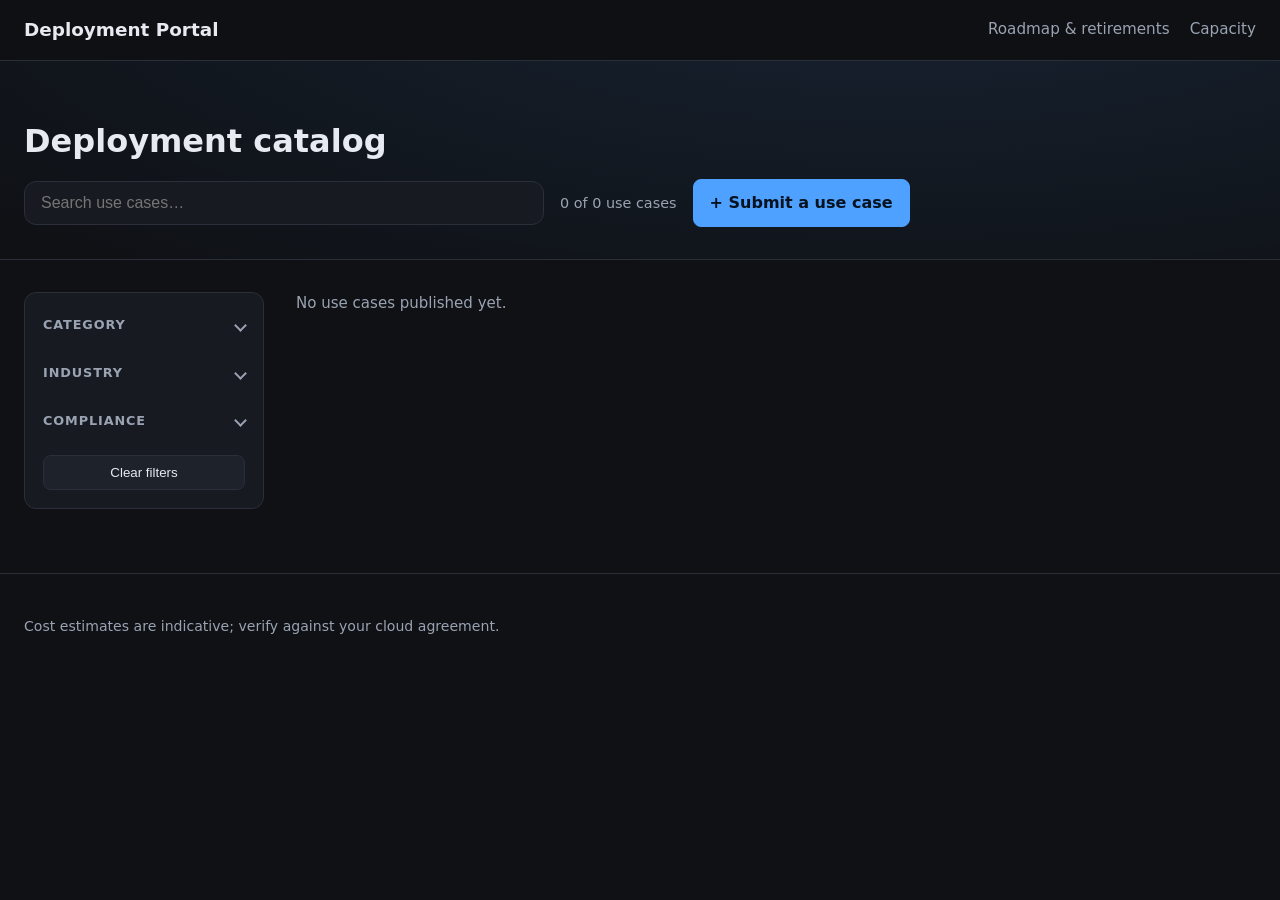
==== commit 78895b7e: "feat: complete self-hosted portal setup and container processing Add reusable Prepare configurations" ====
--- a/site/index.html
+++ b/site/index.html
@@ -6,7 +6,7 @@
   <meta name="viewport" content="width=device-width, initial-scale=1.0" />
   <title>Deployment Portal</title>
   <meta name="description"
-    content="Customer-operated deployment catalog." />
+    content="Your organization's deployment catalog." />
   <link rel="stylesheet" href="assets/styles.css" />
 </head>
 
@@ -113,7 +113,7 @@
 
   <footer class="site-footer">
     <div class="wrap">
-      <p>Customer operated. Cost estimates are indicative; verify against your cloud agreement.</p>
+      <p data-brand-footer>Cost estimates are indicative; verify against your cloud agreement.</p>
     </div>
   </footer>
 
--- a/site/assets/styles.css
+++ b/site/assets/styles.css
@@ -15,6 +15,8 @@
 
 .setup-content { padding-top: 16px; min-width: 0; max-width: 100%; }
 .setup-content button { max-width: 100%; overflow-wrap: anywhere; }
+.setup-branding { display: grid; gap: 16px; max-width: 760px; }
+.setup-branding h3, .setup-branding .setup-actions { margin: 0; }
 .setup-grid { display: grid; grid-template-columns: repeat(2, minmax(0, 1fr)); gap: 16px; }
 .setup-field { display: flex; flex-direction: column; gap: 6px; min-width: 0; max-width: 100%; }
 .setup-field[hidden] { display: none; }
@@ -30,10 +32,40 @@
 .setup-table td:first-child { overflow-wrap: anywhere; }
 .setup-tabs [aria-selected="true"] { color: var(--accent); border-bottom: 2px solid var(--accent); }
 .setup-tabs { flex-wrap: wrap; }
+.setup-subscriptions { max-width: 840px; min-width: 0; }
+#panel-body:has(.setup-subscriptions) > .setup-status { margin: 8px 0 0; min-height: 20px; font-size: 0.875rem; }
+.setup-content:has(.setup-subscriptions) { padding-top: 8px; }
+.setup-subscription-heading { display: flex; align-items: baseline; justify-content: space-between; gap: 12px; margin-bottom: 12px; }
+.setup-subscription-heading h3 { margin: 0; font-size: 1rem; }
+.setup-subscription-heading span { font-size: 0.8rem; white-space: nowrap; }
+.setup-subscription-add { display: grid; grid-template-columns: minmax(0, 1fr) 172px 140px; align-items: end; gap: 10px; }
+.setup-subscriptions .setup-field { gap: 4px; font-size: 0.8rem; }
+.setup-subscriptions .deploy-input { height: 38px; border-radius: 6px; padding: 6px 8px; }
+.setup-subscriptions button { min-height: 38px; margin: 0; border-radius: 6px; }
+.setup-subscription-add button { width: 140px; padding: 6px 10px; }
+.setup-subscriptions input:disabled, .setup-subscriptions select:disabled, .setup-subscriptions button:disabled { opacity: 0.6; cursor: not-allowed; }
+.setup-subscription-list { margin: 12px 0 0; }
+.setup-subscription-list table { table-layout: fixed; }
+.setup-subscription-list th { font-size: 0.75rem; color: var(--muted); font-weight: 500; }
+.setup-subscription-list td, .setup-subscription-list th { padding: 8px 0; }
+.setup-subscription-list td:first-child, .setup-subscription-list th:first-child { padding-right: 16px; }
+.setup-subscription-list th:last-child, .setup-subscription-list td:last-child { width: 182px; }
+.setup-subscription-list select { width: 100%; }
+.setup-subscription-list strong { font-size: 0.875rem; font-weight: 600; }
+.setup-subscription-id { font-family: Consolas, monospace; font-size: 0.75rem; }
+.setup-subscription-empty { margin: 0; padding: 18px 0; border-bottom: 1px solid var(--border); font-size: 0.875rem; }
+.setup-subscription-import { margin-top: 12px; }
+.setup-subscription-import summary { color: var(--accent); cursor: pointer; font-size: 0.875rem; }
+.setup-subscription-import-row { display: grid; grid-template-columns: minmax(0, 1fr) 140px; align-items: end; gap: 10px; padding-top: 10px; }
+.setup-subscription-import input[type="file"] { height: auto; min-height: 38px; }
 @media (max-width: 640px) {
   .setup-grid { grid-template-columns: minmax(0, 1fr); }
   .modal-panel:has(.setup-content) { width: calc(100% - 24px); padding: 20px; max-height: calc(100dvh - 24px); }
   .setup-tabs .tab { text-align: left; padding: 8px; font-size: 0.85rem; }
+  .setup-subscription-add { grid-template-columns: minmax(0, 1fr) 140px; }
+  .setup-subscription-add .setup-field:first-child { grid-column: 1 / -1; }
+  .setup-subscription-import-row { grid-template-columns: minmax(0, 1fr); }
+  .setup-subscription-list th:last-child, .setup-subscription-list td:last-child { width: 145px; }
 }
 
 * {
@@ -106,6 +138,8 @@
 
 .brand-name {
   color: var(--text);
+  min-width: 0;
+  overflow-wrap: anywhere;
 }
 
 .header-links a {
@@ -680,6 +714,7 @@
   padding: 28px 0;
   color: var(--muted);
   font-size: 0.88rem;
+  overflow-wrap: anywhere;
 }
 
 @media (max-width: 820px) {
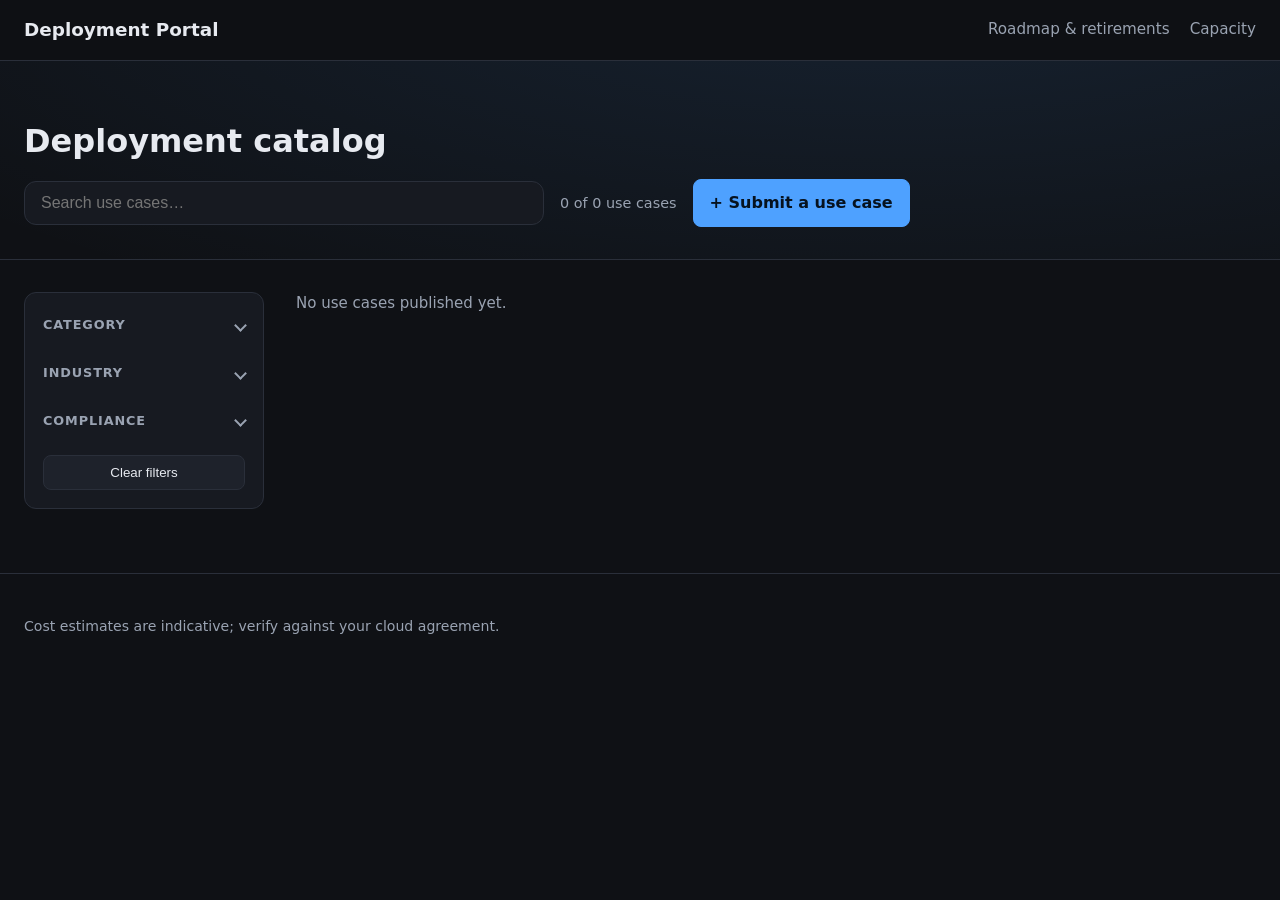
==== commit e4fa3c49: "feat: harden self-hosted portal intake and operations Add automatic GitHub credential renewal, accur" ====
--- a/site/index.html
+++ b/site/index.html
@@ -63,6 +63,7 @@
         <span id="result-count" class="result-count"></span>
         <button id="submit-usecase" class="submit-cta" type="button">+ Submit a use case</button>
       </div>
+      <p id="catalog-sync-status" class="result-count" role="status" hidden></p>
     </div>
   </section>
 
--- a/site/assets/styles.css
+++ b/site/assets/styles.css
@@ -32,6 +32,64 @@
 .setup-table td:first-child { overflow-wrap: anywhere; }
 .setup-tabs [aria-selected="true"] { color: var(--accent); border-bottom: 2px solid var(--accent); }
 .setup-tabs { flex-wrap: wrap; }
+.modal-panel:has(.setup-wizard) { width: calc(100% - 48px); max-width: 1120px; }
+.setup-wizard { min-width: 0; letter-spacing: 0; }
+.setup-wizard h2 { font-size: 1.35rem; margin: 0 0 16px; }
+.setup-wizard .setup-tabs { display: grid; grid-template-columns: repeat(4, minmax(0, 1fr)); gap: 0; margin-bottom: 0; }
+.setup-wizard .setup-tabs .tab { display: flex; gap: 10px; align-items: center; padding: 12px 10px; text-align: left; font-size: 0.9rem; min-width: 0; }
+.setup-step-number { display: grid; place-items: center; width: 26px; height: 26px; flex: 0 0 26px; border: 1px solid var(--border); border-radius: 50%; font-size: 0.8rem; }
+.setup-step-state { display: block; font-size: 0.75rem; font-weight: 400; color: var(--muted); margin-top: 2px; }
+.setup-step[hidden] { display: none; }
+.setup-views { min-height: 290px; }
+.setup-wizard .setup-content { padding-top: 20px; }
+.setup-wizard .setup-content h3 { font-size: 1rem; margin: 0 0 12px; }
+.setup-wizard .setup-step-status { margin: 12px 0; font-size: 0.85rem; }
+.setup-step-status:empty { display: none; }
+.setup-navigation { display: grid; grid-template-columns: minmax(0, 1fr) auto; align-items: center; gap: 8px 24px; padding-top: 16px; margin-top: 16px; border-top: 1px solid var(--border); }
+.setup-navigation[hidden] { display: none; }
+.setup-progress { font-size: 0.75rem; color: var(--muted); }
+.setup-next-action { font-size: 0.85rem; margin: 4px 0 0; overflow-wrap: anywhere; }
+.setup-navigation-buttons { display: flex; gap: 8px; }
+.setup-navigation-buttons button { min-height: 38px; min-width: 85px; border-radius: 4px; }
+.setup-navigation-note { grid-column: 1 / -1; font-size: 0.75rem; color: var(--muted); margin: 0; }
+.setup-wizard button:focus-visible, .setup-wizard input:focus-visible, .setup-wizard select:focus-visible, .setup-wizard summary:focus-visible { outline: 2px solid var(--accent); outline-offset: 3px; }
+.setup-wizard .setup-field { gap: 4px; font-size: 0.82rem; }
+.setup-wizard .setup-grid { gap: 12px; }
+.setup-wizard .deploy-input { min-height: 36px; padding: 7px 9px; border-radius: 4px; }
+.setup-wizard .setup-actions { gap: 8px; margin: 12px 0 0; }
+.setup-wizard .setup-actions[hidden] { display: none; }
+.setup-wizard .setup-actions:has(> [hidden]):not(:has(> :not([hidden]))) { display: none; }
+.setup-wizard .setup-actions button { border-radius: 4px; font-size: 0.82rem; }
+.setup-wizard .setup-branding { max-width: none; }
+.setup-branding-fields { grid-template-columns: minmax(0, 1fr) minmax(0, 2fr); }
+.setup-primary-facts { margin-bottom: 20px; padding: 12px 0; border-block: 1px solid var(--border); }
+.setup-connection-state { color: var(--accent-2); font-size: 0.85rem; margin: 0 0 12px; }
+.setup-identifier { font-family: Consolas, monospace; font-size: 0.82rem; overflow-wrap: anywhere; }
+.setup-section-heading { display: flex; align-items: center; justify-content: space-between; gap: 12px; margin-bottom: 16px; }
+.setup-section-heading h3 { margin: 0 !important; }
+.setup-inline-toggle { flex-direction: row-reverse; align-items: center; gap: 8px !important; }
+.setup-github-columns { display: grid; grid-template-columns: minmax(0, 1fr) minmax(0, 1.2fr); gap: 24px; }
+.setup-github-columns[hidden] { display: none; }
+.setup-github-group { min-width: 0; }
+.setup-github-group + .setup-github-group { border-left: 1px solid var(--border); padding-left: 24px; }
+.setup-github-group h4 { font-size: 0.9rem; margin: 0 0 8px; }
+.setup-github-group > p { font-size: 0.82rem; margin: 0 0 12px; overflow-wrap: anywhere; }
+.setup-github-step { min-width: 0; margin: 0 0 18px; padding: 0; border: 0; }
+.setup-github-step legend { padding: 0; font-size: 0.9rem; font-weight: 600; }
+.setup-github-step-state { margin: 6px 0 10px; font-size: 0.78rem; color: var(--muted); }
+.setup-github-step:disabled { color: var(--muted); }
+.setup-github-step:disabled .setup-github-step-content { opacity: 0.45; }
+.setup-github-step:disabled input, .setup-github-step:disabled select, .setup-github-step:disabled button { cursor: not-allowed; }
+.setup-github-step .setup-advanced { margin-top: 0; }
+.setup-github-step .setup-processing { margin-top: 0; }
+.setup-full-width { grid-column: 1 / -1; }
+.setup-advanced { border-top: 1px solid var(--border); padding: 10px 0; margin-top: 12px; }
+.setup-advanced[hidden] { display: none; }
+.setup-advanced summary { font-size: 0.85rem; cursor: pointer; color: var(--muted); }
+.setup-advanced[open] > summary { margin-bottom: 12px; color: var(--text); }
+.setup-processing { margin-top: 20px; }
+.setup-processing .setup-status { font-size: 0.82rem; }
+.setup-wizard .setup-subscriptions { max-width: none; }
 .setup-subscriptions { max-width: 840px; min-width: 0; }
 #panel-body:has(.setup-subscriptions) > .setup-status { margin: 8px 0 0; min-height: 20px; font-size: 0.875rem; }
 .setup-content:has(.setup-subscriptions) { padding-top: 8px; }
@@ -1558,6 +1616,75 @@
 }
 
 /* Add-user form */
+.modal-panel:has(.admin-view) { width: calc(100% - 48px); max-width: 1440px; }
+.admin-view { letter-spacing: 0; }
+.admin-view h2 { font-size: 1.35rem; margin: 0 0 12px; }
+.admin-view .stat-grid { gap: 0; margin: 12px 0 18px; border-block: 1px solid var(--border); }
+.admin-view .stat-card { border: 0; border-radius: 0; background: none; padding: 12px 16px; }
+.admin-view .stat-card + .stat-card { border-left: 1px solid var(--border); }
+.admin-view .stat-value { font-size: 1.5rem; letter-spacing: 0; font-variant-numeric: tabular-nums; }
+.admin-view .chart-grid { grid-template-columns: repeat(2, minmax(0, 1fr)); gap: 24px; }
+.admin-view .chart { background: none; border: 0; border-radius: 0; padding: 0; min-width: 0; }
+.admin-view .bars { max-height: 280px; overflow-y: auto; padding-right: 6px; }
+.admin-view .bar-row { grid-template-columns: minmax(0, 1.4fr) minmax(60px, 1fr) 38px; min-height: 28px; }
+.admin-view .bar-label { white-space: normal; overflow-wrap: anywhere; }
+.admin-view .bar-value { color: var(--text); font-variant-numeric: tabular-nums; }
+.admin-meter { width: 100%; height: 14px; accent-color: var(--accent); }
+.admin-meter::-webkit-meter-bar { background: var(--chip); border: 0; border-radius: 2px; }
+.admin-meter::-webkit-meter-optimum-value { background: var(--accent); border-radius: 2px; }
+.admin-meter::-moz-meter-bar { background: var(--accent); }
+.admin-section { padding: 16px 0; border-top: 1px solid var(--border); }
+.modal-panel:has(.regional-comparison) { width: calc(100% - 48px); max-width: 1440px; }
+.regional-comparison { min-width: 0; }
+.regional-comparison h2 { font-size: 1.35rem; }
+.regional-comparison .deploy-toolbar { flex-wrap: wrap; }
+.regional-comparison .deploy-toolbar input { flex: 1 1 250px; }
+.regional-comparison .deploy-toolbar select { width: auto; }
+.regional-results { overflow: auto; max-height: 55vh; }
+.regional-results table { min-width: 820px; table-layout: fixed; }
+.regional-results th { position: sticky; top: 0; background: var(--surface); letter-spacing: 0; text-transform: none; }
+.regional-results td { vertical-align: top; overflow-wrap: anywhere; }
+.regional-results th:first-child { width: 25%; }
+.regional-results th:last-child { width: 30%; }
+.regional-results summary { cursor: pointer; color: var(--accent); }
+.regional-signal { font-weight: 600; font-size: 0.82rem; }
+.regional-signal.signal-unavailable, .regional-signal.signal-error { color: var(--danger); }
+.regional-signal.signal-headroom { color: var(--accent-2); }
+.regional-signal.signal-offered { color: var(--accent); }
+.regional-signal.signal-unknown, .regional-signal.signal-pending { color: var(--muted); }
+.admin-section h3 { margin: 0 0 12px; font-size: 1rem; }
+.admin-attention { display: grid; grid-template-columns: repeat(5, minmax(0, 1fr)); border-block: 1px solid var(--border); }
+.admin-attention-item { display: grid; grid-template-columns: 1fr auto; gap: 6px; padding: 14px 12px; text-align: left; background: none; border: 0; color: var(--text); font: inherit; cursor: pointer; }
+.admin-attention-item + .admin-attention-item { border-left: 1px solid var(--border); }
+.admin-attention-item strong { grid-column: 1 / -1; font-size: 1.65rem; font-variant-numeric: tabular-nums; }
+.admin-attention-item span { font-size: 0.85rem; overflow-wrap: anywhere; }
+.admin-attention-item:hover { background: var(--surface-2); }
+.admin-attention-item.danger strong { color: var(--danger); }
+.admin-attention-item.warning strong { color: var(--accent-2); }
+.admin-facts { display: grid; grid-template-columns: 175px minmax(0, 1fr); margin: 0; gap: 6px 16px; font-size: 0.88rem; }
+.admin-facts dt { color: var(--muted); }
+.admin-facts dd { margin: 0; overflow-wrap: anywhere; }
+.admin-view .deploy-toolbar { flex-wrap: wrap; justify-content: flex-start; }
+.admin-search { flex: 1 1 260px; min-width: 0; }
+.admin-tool { display: inline-grid; place-items: center; flex: 0 0 36px; width: 36px; height: 36px; border: 1px solid var(--border); border-radius: 4px; background: var(--surface-2); color: var(--text); font-size: 1.3rem; cursor: pointer; }
+.admin-tool:disabled { opacity: 0.5; cursor: default; }
+.admin-view .deploy-toolbar select { width: auto; max-width: 100%; }
+.admin-view .deploy-toolbar .muted { flex: 1 1 160px; }
+.admin-view .deploy-table { min-width: 940px; table-layout: auto; }
+.admin-submissions .deploy-table { min-width: 860px; }
+.admin-catalog .deploy-table { min-width: 640px; }
+.admin-catalog-actions { display: flex; align-items: center; gap: 8px; min-width: 235px; }
+.admin-catalog-actions select { width: 195px; min-width: 0; }
+.admin-view .deploy-table td { max-width: 250px; overflow-wrap: anywhere; vertical-align: top; }
+.admin-view .deploy-table th { letter-spacing: 0; text-transform: none; white-space: nowrap; }
+.admin-view .row-actions { display: table-cell; min-width: 160px; }
+.admin-view .row-actions > * { display: block; margin-bottom: 8px; }
+.admin-view .badge { white-space: nowrap; }
+.admin-view .danger-btn { border-color: var(--danger); color: var(--danger); background: var(--surface-2); border-radius: 4px; }
+.admin-view button:focus-visible, .admin-view a:focus-visible, .admin-view select:focus-visible, .admin-view input:focus-visible { outline: 2px solid var(--accent); outline-offset: 3px; }
+.admin-view .deploy-table-wrap { max-height: 65vh; overflow: auto; }
+.admin-view .deploy-table th { position: sticky; top: 0; z-index: 1; background: var(--surface); }
+
 .add-user {
   margin-bottom: 20px;
 }
